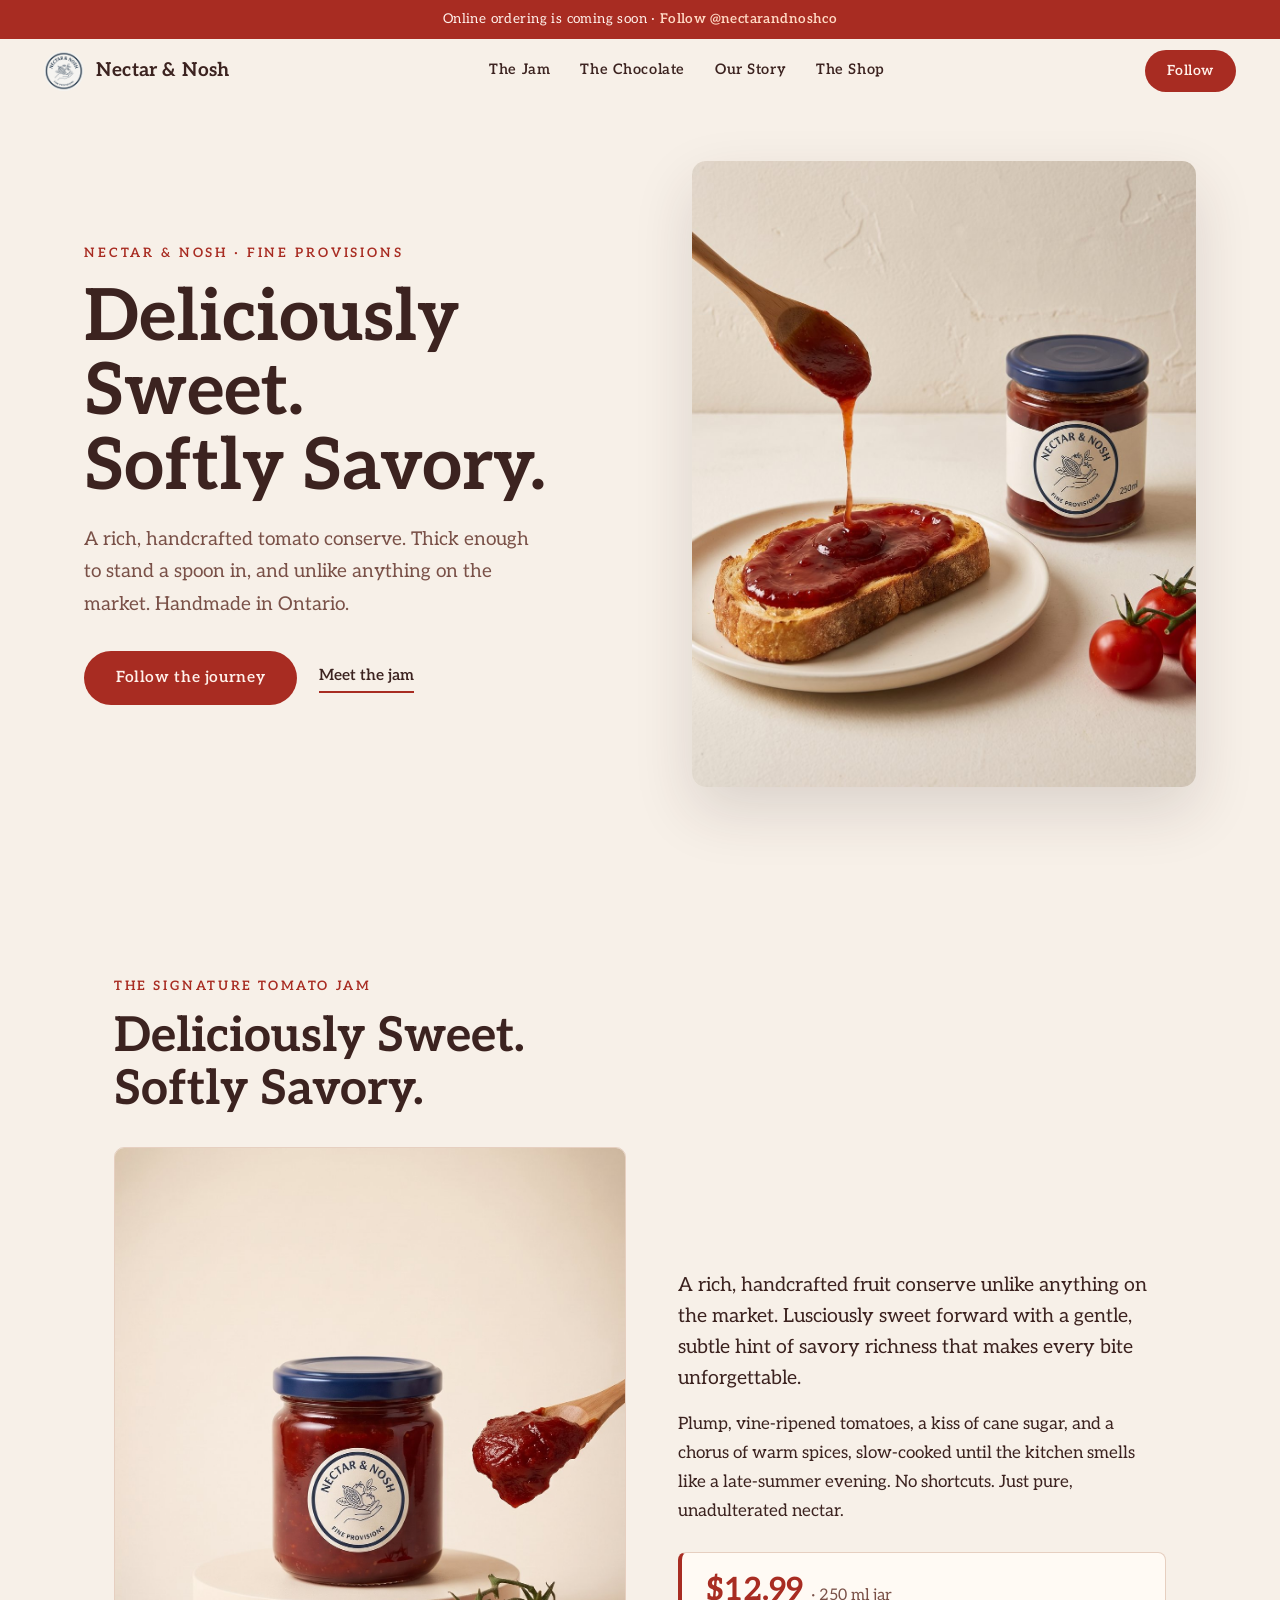
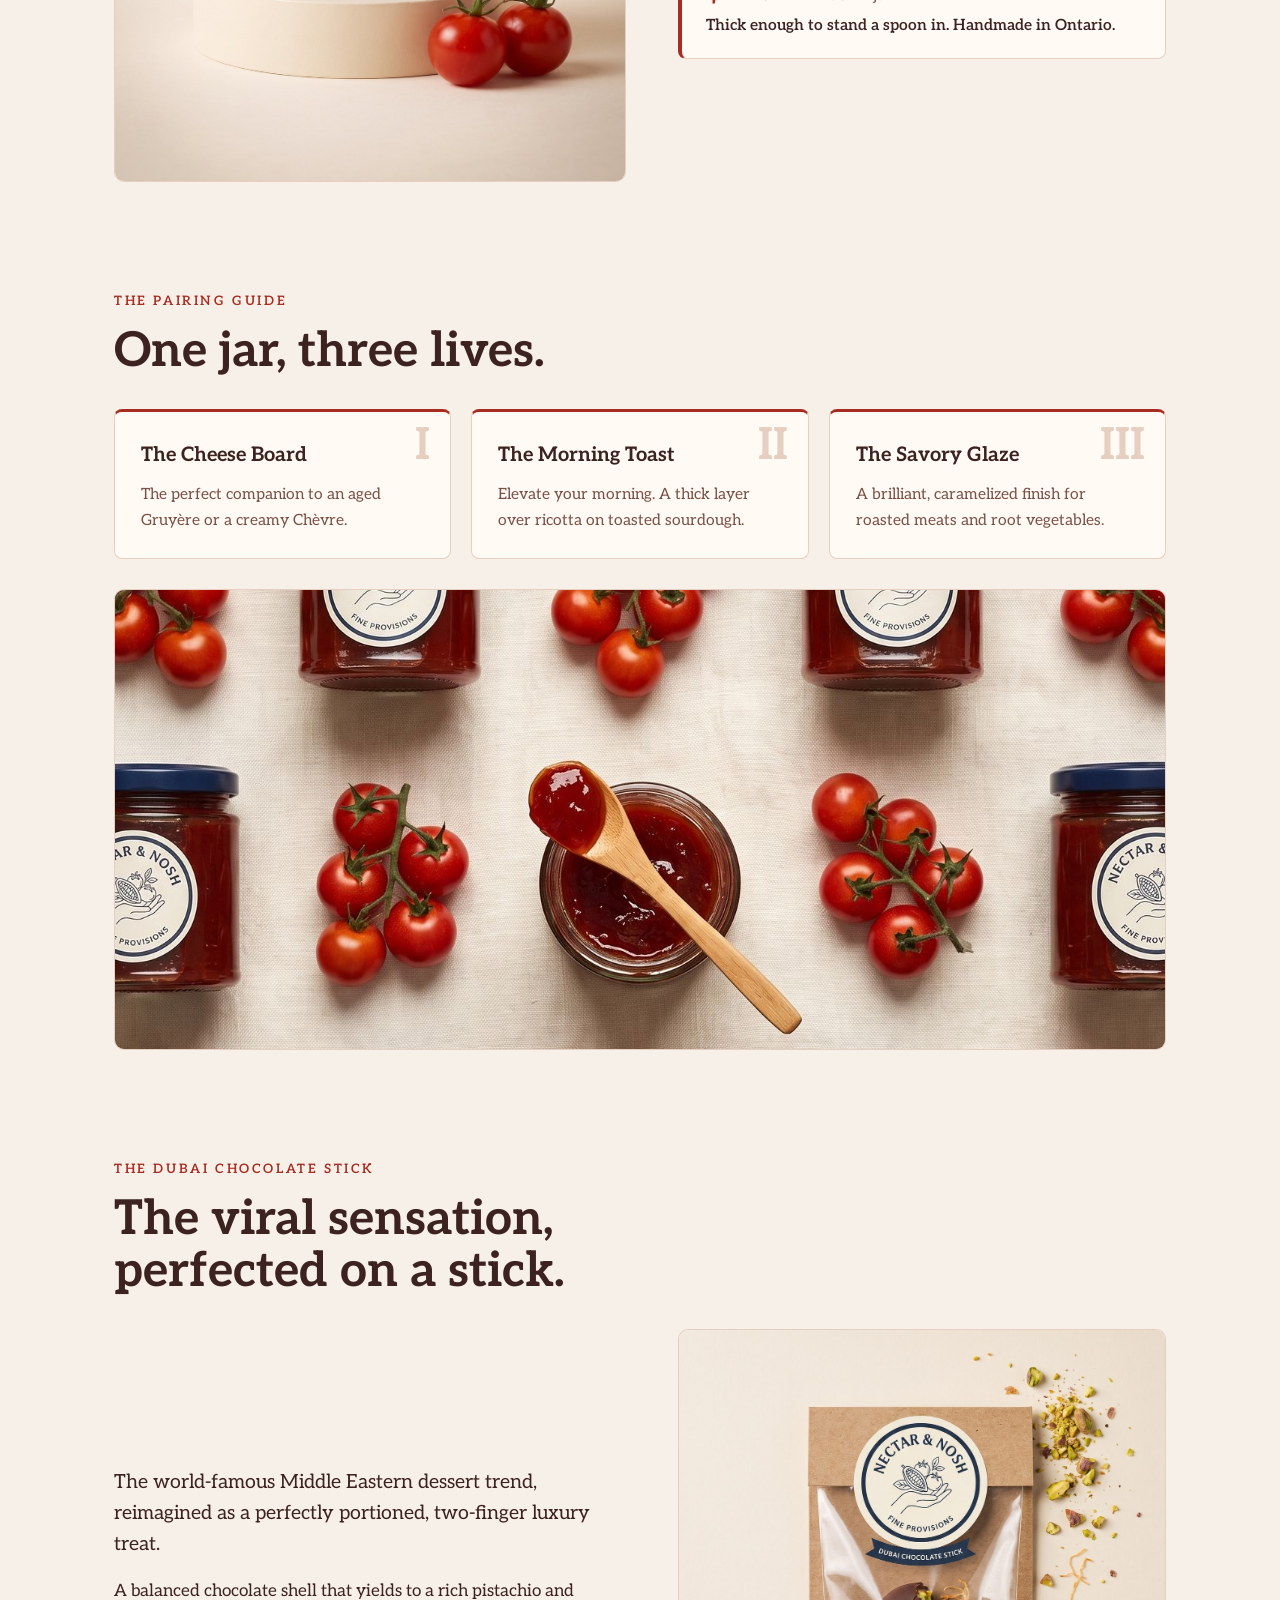
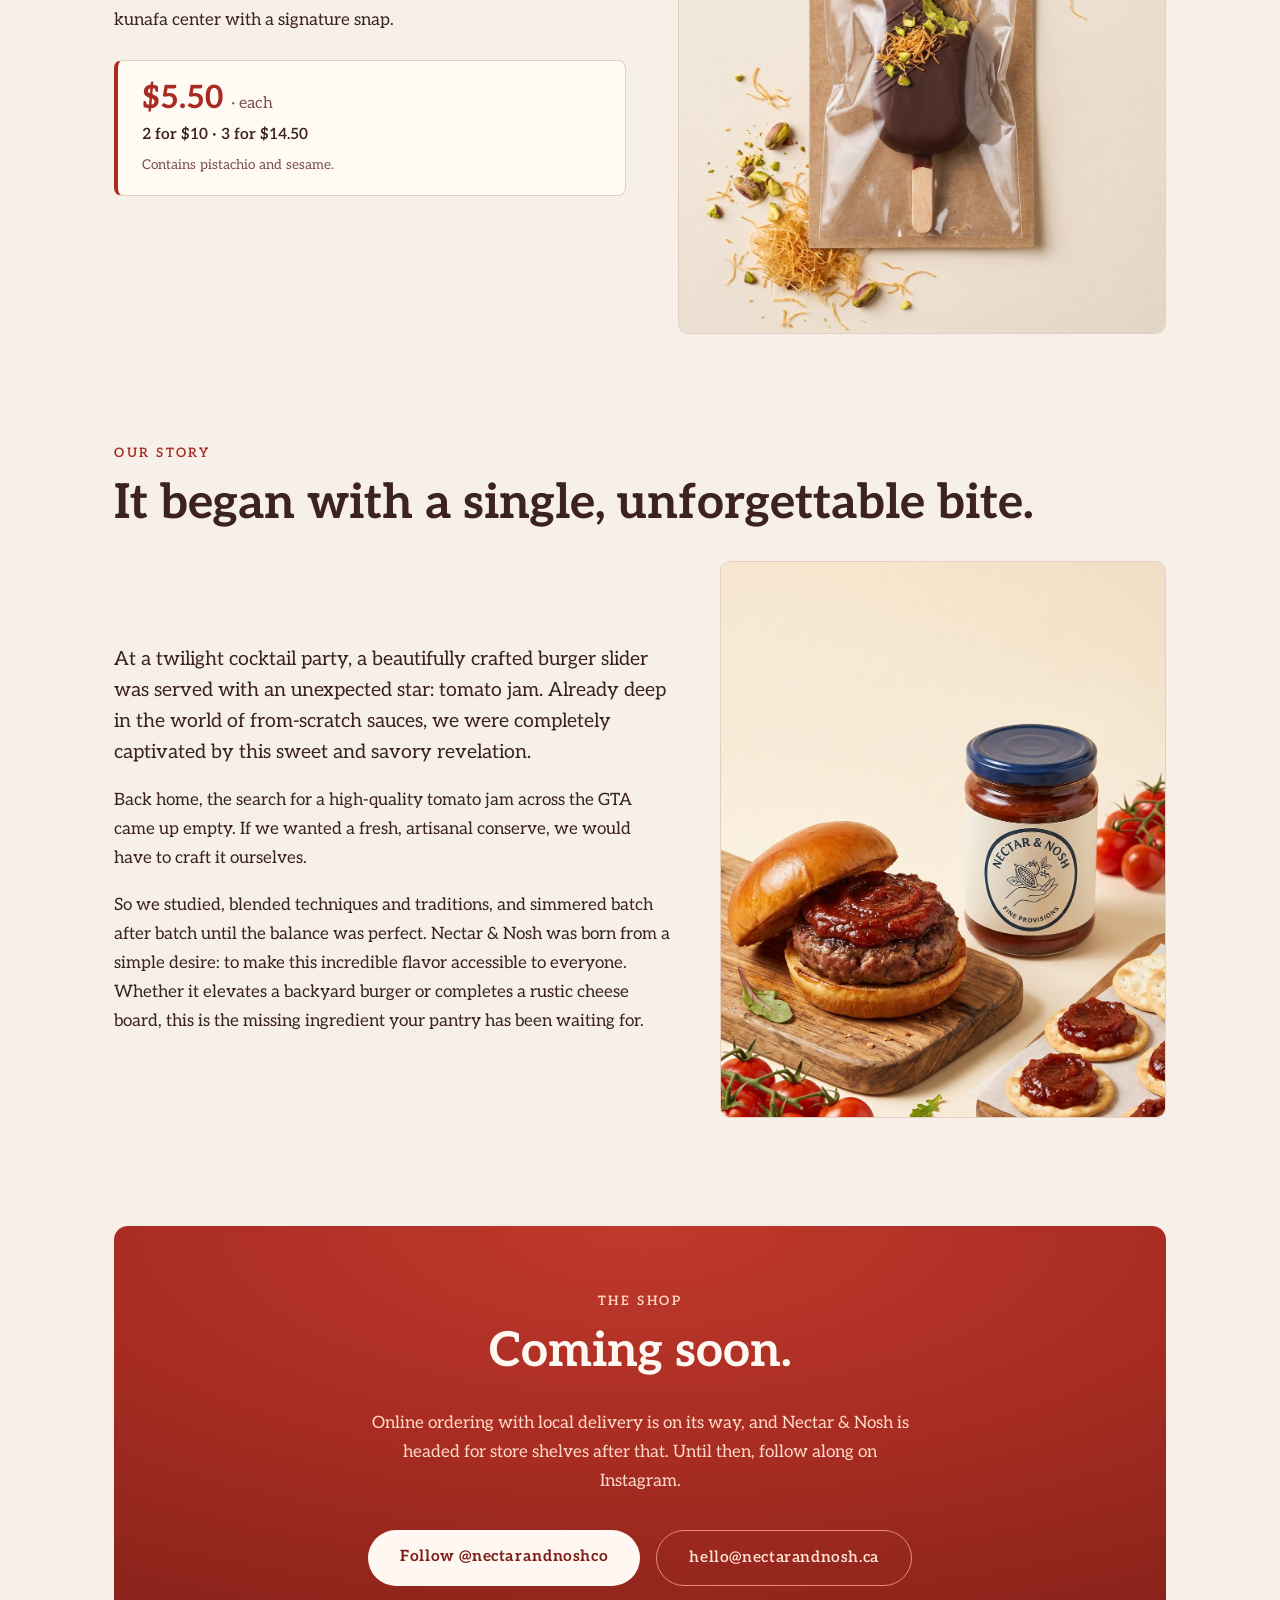
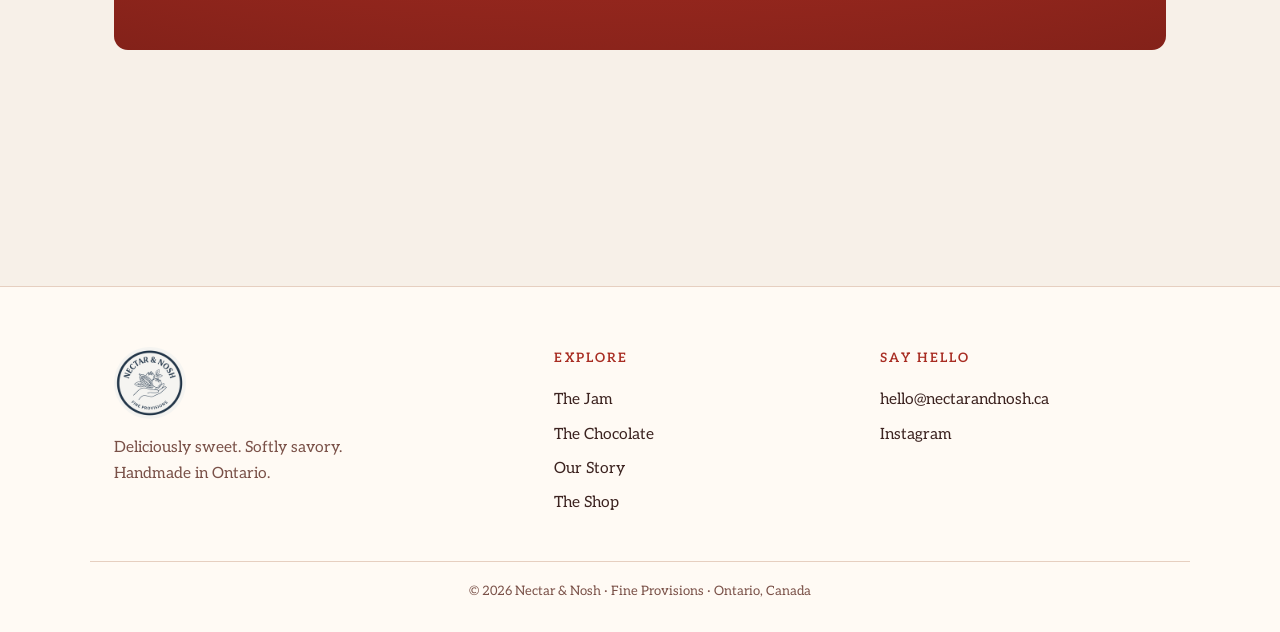
==== index.html @ 25d380a9 "Cache-bust css/js/hero image URLs (Cloudflare edge served stale v1 assets with new HTML) Co-Authored" ====
<!doctype html>
<html lang="en">
<head>
<meta charset="utf-8">
<meta name="viewport" content="width=device-width, initial-scale=1, viewport-fit=cover">
<title>Nectar &amp; Nosh &middot; Fine Provisions</title>
<meta name="description" content="Handmade tomato jam and Dubai chocolate sticks from Ontario. Deliciously sweet, softly savory.">
<link rel="icon" type="image/png" sizes="32x32" href="assets/img/favicon-32.png">
<link rel="apple-touch-icon" href="assets/img/favicon-180.png">
<meta property="og:title" content="Nectar &amp; Nosh &middot; Fine Provisions">
<meta property="og:description" content="Handmade tomato jam and Dubai chocolate sticks from Ontario.">
<meta property="og:image" content="assets/img/og.jpg">
<meta property="og:type" content="website">
<link rel="stylesheet" href="css/main.css?v=3">
</head>
<body>

<!-- ============ announcement + nav ============ -->
<div class="announce">Online ordering is coming soon &middot; <a href="https://www.instagram.com/nectarandnoshco" rel="noopener">Follow @nectarandnoshco</a></div>
<header class="nav" id="nav">
  <a class="brand" href="#top">
    <img src="assets/img/favicon-180.png" alt="" width="40" height="40">
    <span>Nectar &amp; Nosh</span>
  </a>
  <nav class="links" aria-label="Sections">
    <a href="#jam">The Jam</a>
    <a href="#chocolate">The Chocolate</a>
    <a href="#story">Our Story</a>
    <a href="#shop">The Shop</a>
  </nav>
  <a class="nav-btn" href="https://www.instagram.com/nectarandnoshco" rel="noopener">Follow</a>
</header>

<!-- ============ split hero ============ -->
<section class="hero" id="top">
  <div class="hero-copy">
    <p class="hero-eyebrow">Nectar &amp; Nosh &middot; Fine Provisions</p>
    <h1>Deliciously Sweet.<br>Softly Savory.</h1>
    <p class="hero-sub">A rich, handcrafted tomato conserve. Thick enough to stand a spoon in, and unlike anything on the market. Handmade in Ontario.</p>
    <div class="hero-ctas">
      <a class="hero-btn" href="https://www.instagram.com/nectarandnoshco" rel="noopener">Follow the journey</a>
      <a class="hero-link" href="#jam">Meet the jam</a>
    </div>
  </div>
  <div class="hero-photo">
    <img src="assets/img/pairing-toast.jpg" alt="Sourdough toast with a thick layer of Nectar &amp; Nosh tomato jam beside the jar" fetchpriority="high">
  </div>
</section>

<!-- ============ the provisions shelf ============ -->
<main class="shelf">

  <section class="block" id="jam">
    <p class="eyebrow reveal">The Signature Tomato Jam</p>
    <h2 class="reveal">Deliciously Sweet.<br>Softly Savory.</h2>
    <div class="split">
      <figure class="reveal">
        <img src="assets/img/hero-jar-studio.jpg?v=2" alt="Nectar &amp; Nosh tomato jam jar with a spoon holding a thick dollop of conserve" loading="lazy">
      </figure>
      <div class="copy reveal">
        <p class="lede">A rich, handcrafted fruit conserve unlike anything on the market. Lusciously sweet forward with a gentle, subtle hint of savory richness that makes every bite unforgettable.</p>
        <p>Plump, vine-ripened tomatoes, a kiss of cane sugar, and a chorus of warm spices, slow-cooked until the kitchen smells like a late-summer evening. No shortcuts. Just pure, unadulterated nectar.</p>
        <div class="pricecard">
          <div class="p-main">$12.99 <span>&middot; 250 ml jar</span></div>
          <div class="p-sub">Thick enough to stand a spoon in. Handmade in Ontario.</div>
        </div>
      </div>
    </div>
  </section>

  <section class="block pairings">
    <p class="eyebrow reveal">The Pairing Guide</p>
    <h2 class="reveal">One jar, three lives.</h2>
    <div class="cards">
      <article class="card reveal">
        <span class="card-n">I</span>
        <h3>The Cheese Board</h3>
        <p>The perfect companion to an aged Gruy&egrave;re or a creamy Ch&egrave;vre.</p>
      </article>
      <article class="card reveal">
        <span class="card-n">II</span>
        <h3>The Morning Toast</h3>
        <p>Elevate your morning. A thick layer over ricotta on toasted sourdough.</p>
      </article>
      <article class="card reveal">
        <span class="card-n">III</span>
        <h3>The Savory Glaze</h3>
        <p>A brilliant, caramelized finish for roasted meats and root vegetables.</p>
      </article>
    </div>
    <figure class="wide reveal">
      <img src="assets/img/flatlay.jpg" alt="Top-down pattern of jam jars and vine tomatoes on cream linen" loading="lazy">
    </figure>
  </section>

  <section class="block" id="chocolate">
    <p class="eyebrow reveal">The Dubai Chocolate Stick</p>
    <h2 class="reveal">The viral sensation,<br>perfected on a stick.</h2>
    <div class="split flip">
      <figure class="reveal">
        <img src="assets/img/stick-bag.jpg" alt="Dubai chocolate stick in its cello bag on a kraft card with the Nectar &amp; Nosh sticker" loading="lazy">
      </figure>
      <div class="copy reveal">
        <p class="lede">The world-famous Middle Eastern dessert trend, reimagined as a perfectly portioned, two-finger luxury treat.</p>
        <p>A balanced chocolate shell that yields to a rich pistachio and kunafa center with a signature snap.</p>
        <div class="pricecard">
          <div class="p-main">$5.50 <span>&middot; each</span></div>
          <div class="p-sub">2 for $10 &middot; 3 for $14.50</div>
          <div class="p-fine">Contains pistachio and sesame.</div>
        </div>
      </div>
    </div>
  </section>

  <section class="block story" id="story">
    <p class="eyebrow reveal">Our Story</p>
    <h2 class="reveal">It began with a single, unforgettable bite.</h2>
    <div class="story-grid">
    <div class="prose reveal">
      <p class="lede">At a twilight cocktail party, a beautifully crafted burger slider was served with an unexpected star: tomato jam. Already deep in the world of from-scratch sauces, we were completely captivated by this sweet and savory revelation.</p>
      <p>Back home, the search for a high-quality tomato jam across the GTA came up empty. If we wanted a fresh, artisanal conserve, we would have to craft it ourselves.</p>
      <p>So we studied, blended techniques and traditions, and simmered batch after batch until the balance was perfect. Nectar &amp; Nosh was born from a simple desire: to make this incredible flavor accessible to everyone. Whether it elevates a backyard burger or completes a rustic cheese board, this is the missing ingredient your pantry has been waiting for.</p>
    </div>
    <figure class="reveal story-fig">
      <img src="assets/img/story-slider.jpg" alt="A burger slider with a thick layer of tomato jam, the jar and crackers beside it" loading="lazy">
    </figure>
    </div>
  </section>

  <section class="block" id="shop">
    <div class="shop-panel reveal">
      <p class="eyebrow light">The Shop</p>
      <h2>Coming soon.</h2>
      <p class="shop-lead">Online ordering with local delivery is on its way, and Nectar &amp; Nosh is headed for store shelves after that. Until then, follow along on Instagram.</p>
      <div class="shop-actions">
        <a class="btn" href="https://www.instagram.com/nectarandnoshco" rel="noopener">Follow @nectarandnoshco</a>
        <a class="btn ghost" href="mailto:hello@nectarandnosh.ca">hello@nectarandnosh.ca</a>
      </div>
    </div>
  </section>

</main>

<footer>
  <div class="foot-grid">
    <div class="foot-brand">
      <img src="assets/img/favicon-180.png" alt="" width="72" height="72">
      <p>Deliciously sweet. Softly savory.<br>Handmade in Ontario.</p>
    </div>
    <div class="foot-col">
      <h4>Explore</h4>
      <a href="#jam">The Jam</a>
      <a href="#chocolate">The Chocolate</a>
      <a href="#story">Our Story</a>
      <a href="#shop">The Shop</a>
    </div>
    <div class="foot-col">
      <h4>Say hello</h4>
      <a href="mailto:hello@nectarandnosh.ca">hello@nectarandnosh.ca</a>
      <a href="https://www.instagram.com/nectarandnoshco" rel="noopener">Instagram</a>
    </div>
  </div>
  <p class="foot-legal">&copy; 2026 Nectar &amp; Nosh &middot; Fine Provisions &middot; Ontario, Canada</p>
</footer>

<script src="js/main.js?v=3"></script>

</body>
</html>
---- css/main.css ----
/* Nectar & Nosh - Market Red theme, split hero */
@font-face { font-family: 'Aleo'; src: url(../assets/fonts/Aleo-Light.ttf) format('truetype'); font-weight: 300; font-display: swap; }
@font-face { font-family: 'Aleo'; src: url(../assets/fonts/Aleo-Regular.ttf) format('truetype'); font-weight: 400; font-display: swap; }
@font-face { font-family: 'Aleo'; src: url(../assets/fonts/Aleo-SemiBold.ttf) format('truetype'); font-weight: 600; font-display: swap; }
@font-face { font-family: 'Aleo'; src: url(../assets/fonts/Aleo-Bold.ttf) format('truetype'); font-weight: 700; font-display: swap; }

:root {
  --bg: #f7f0e8;
  --ink: #3c2320;
  --soft: #7a5148;
  --acc: #a82c22;
  --acc-deep: #7e2018;
  --acc-ink: #fff0ea;
  --card: #fffaf4;
  --line: #e6cfc0;
  --nav-h: 64px;
}
* { box-sizing: border-box; margin: 0; padding: 0; }
html { scroll-behavior: smooth; scroll-padding-top: calc(var(--nav-h) + 10px); }
body {
  font-family: 'Aleo', Georgia, serif;
  font-size: 17px;
  line-height: 1.7;
  color: var(--ink);
  background: var(--bg);
}
img { max-width: 100%; display: block; }
a { color: var(--acc); text-underline-offset: 3px; }
a:focus-visible { outline: 2px solid var(--acc); outline-offset: 3px; border-radius: 2px; }

/* ---------- announcement bar ---------- */
.announce {
  background: var(--acc);
  color: var(--acc-ink);
  font-size: 13.5px;
  letter-spacing: .03em;
  display: flex; align-items: center; justify-content: center;
  padding: 8px 16px; text-align: center;
}
.announce a { color: #ffd9c4; text-decoration: none; font-weight: 600; margin-left: 4px; }
.announce a:hover { text-decoration: underline; }

/* ---------- nav ---------- */
.nav {
  position: sticky; top: 0; z-index: 50;
  height: var(--nav-h);
  display: flex; align-items: center; gap: 28px;
  padding: 0 clamp(16px, 4vw, 44px);
  background: var(--bg);
  transition: box-shadow .3s ease;
}
.nav.solid { box-shadow: 0 1px 0 var(--line), 0 8px 24px rgba(60, 35, 32, .06); }
.brand {
  display: flex; align-items: center; gap: 12px;
  text-decoration: none; color: var(--ink); font-weight: 700; font-size: 19px;
  letter-spacing: .01em; flex: none;
}
.brand img { width: 40px; height: 40px; border-radius: 50%; }
.links { display: flex; gap: 26px; margin: 0 auto; }
.links a {
  text-decoration: none; color: var(--ink); font-weight: 600; font-size: 14.5px;
  letter-spacing: .04em; padding: 6px 2px; border-bottom: 2px solid transparent;
}
.links a:hover { border-bottom-color: var(--acc); }
.nav-btn {
  flex: none;
  background: var(--acc); color: var(--acc-ink); text-decoration: none;
  font-weight: 600; font-size: 14px; letter-spacing: .04em;
  padding: 9px 22px; border-radius: 999px;
}
.nav-btn:hover { background: var(--acc-deep); }

/* ---------- split hero ---------- */
.hero {
  max-width: 1160px; margin: 0 auto;
  min-height: calc(92svh - var(--nav-h));
  display: grid; grid-template-columns: 1.08fr 1fr;
  align-items: center; gap: clamp(28px, 5vw, 64px);
  padding: 34px 24px 56px;
}
.hero-copy .hero-eyebrow {
  font-weight: 600; font-size: 13px; letter-spacing: .22em; text-transform: uppercase;
  color: var(--acc); margin-bottom: 16px;
}
.hero-copy h1 {
  font-weight: 700; font-size: clamp(42px, 5.6vw, 72px); line-height: 1.04;
  text-wrap: balance;
}
.hero-copy .hero-sub {
  margin-top: 20px; font-size: 19px; color: var(--soft); max-width: 42ch;
}
.hero-ctas { margin-top: 30px; display: flex; align-items: center; gap: 22px; flex-wrap: wrap; }
.hero-btn {
  display: inline-block; background: var(--acc); color: var(--acc-ink); text-decoration: none;
  font-weight: 600; font-size: 15.5px; letter-spacing: .04em;
  padding: 14px 32px; border-radius: 999px;
}
.hero-btn:hover { background: var(--acc-deep); }
.hero-link { font-weight: 600; font-size: 15.5px; color: var(--ink); text-decoration: none; border-bottom: 2px solid var(--acc); padding-bottom: 2px; }
.hero-link:hover { color: var(--acc); }
.hero-photo img { border-radius: 14px; box-shadow: 0 24px 60px rgba(60, 35, 32, .14); }

/* entrance choreography */
.hero-copy > *, .hero-photo { opacity: 0; transform: translateY(18px); }
body.loaded .hero-copy > *, body.loaded .hero-photo {
  animation: rise .9s cubic-bezier(.2, .65, .25, 1) forwards;
}
body.loaded .hero-copy > *:nth-child(1) { animation-delay: .05s; }
body.loaded .hero-copy > *:nth-child(2) { animation-delay: .15s; }
body.loaded .hero-copy > *:nth-child(3) { animation-delay: .28s; }
body.loaded .hero-copy > *:nth-child(4) { animation-delay: .4s; }
body.loaded .hero-photo { animation-delay: .25s; }
@keyframes rise { to { opacity: 1; transform: none; } }
@media (prefers-reduced-motion: reduce) {
  .hero-copy > *, .hero-photo { opacity: 1; transform: none; animation: none !important; }
}

/* ---------- reveal ---------- */
.reveal { opacity: 0; transform: translateY(24px); transition: opacity .8s ease, transform .8s ease; }
.reveal.in { opacity: 1; transform: none; }
@media (prefers-reduced-motion: reduce) {
  html { scroll-behavior: auto; }
  .reveal { opacity: 1; transform: none; transition: none; }
}

/* ---------- shelf ---------- */
.block { max-width: 1100px; margin: 0 auto; padding: 108px 24px 0; }
.block:last-child { padding-bottom: 118px; }

.eyebrow {
  font-weight: 600; font-size: 13px; letter-spacing: .2em; text-transform: uppercase;
  color: var(--acc); margin-bottom: 14px;
}
.eyebrow.light { color: #ffd9c4; }
h2 {
  font-weight: 700; font-size: clamp(32px, 4.8vw, 48px); line-height: 1.1;
  text-wrap: balance; margin-bottom: 30px;
}
.lede { font-size: 19.5px; line-height: 1.6; }
.copy p + p { margin-top: 16px; }

.split { display: grid; grid-template-columns: 1.05fr 1fr; gap: 52px; align-items: center; }
.split.flip figure { order: 2; }
.split figure img { border-radius: 10px; border: 1px solid var(--line); }

.pricecard {
  margin-top: 26px; background: var(--card); border: 1px solid var(--line);
  border-left: 4px solid var(--acc); border-radius: 8px; padding: 18px 24px;
}
.p-main { font-weight: 700; font-size: 32px; color: var(--acc); line-height: 1.2; }
.p-main span { font-weight: 400; font-size: 16px; color: var(--soft); }
.p-sub { font-weight: 600; font-size: 15.5px; margin-top: 4px; }
.p-fine { font-size: 13.5px; color: var(--soft); margin-top: 6px; }

/* pairing cards */
.cards { display: grid; grid-template-columns: repeat(3, 1fr); gap: 20px; margin-bottom: 30px; }
.card {
  position: relative;
  background: var(--card); border: 1px solid var(--line); border-top: 3px solid var(--acc);
  border-radius: 8px; padding: 26px 26px 24px; overflow: hidden;
}
.card-n {
  position: absolute; top: 12px; right: 20px;
  font-weight: 700; font-size: 44px; color: var(--line); line-height: 1;
}
.card h3 { font-weight: 700; font-size: 20px; margin-bottom: 10px; }
.card p { font-size: 15.5px; color: var(--soft); }
.wide img { border-radius: 10px; border: 1px solid var(--line); }
@media (min-width: 761px) {
  .pairings .wide img { width: 100%; aspect-ratio: 16 / 7; object-fit: cover; object-position: center 42%; }
}

/* story */
.story-grid { display: grid; grid-template-columns: 1.25fr 1fr; gap: 48px; align-items: center; }
.story-fig img { border-radius: 10px; border: 1px solid var(--line); }
.story .prose { max-width: 66ch; }
.story .prose p + p { margin-top: 18px; }

/* shop panel */
.shop-panel {
  background: radial-gradient(120% 120% at 50% 0%, #c0392c 0%, var(--acc) 45%, var(--acc-deep) 100%);
  color: var(--acc-ink); border-radius: 14px;
  padding: 64px 48px; text-align: center;
}
.shop-panel h2 { color: #fff8f2; }
.shop-lead { max-width: 54ch; margin: 0 auto; color: #ffd9c9; }
.shop-actions { margin-top: 34px; display: flex; gap: 16px; justify-content: center; flex-wrap: wrap; }
.btn {
  display: inline-block; background: #fff8f2; color: var(--acc-deep); text-decoration: none;
  font-weight: 700; font-size: 15.5px; letter-spacing: .04em;
  padding: 14px 32px; border-radius: 999px;
}
.btn:hover { background: #ffe9dc; }
.btn.ghost { background: transparent; border: 1.5px solid #e58d77; color: #ffe4d6; font-weight: 600; }
.btn.ghost:hover { border-color: #fff; color: #fff; background: transparent; }
.btn:focus-visible { outline: 2px solid #fff8f2; outline-offset: 3px; }

/* footer */
footer { margin-top: 118px; background: var(--card); border-top: 1px solid var(--line); }
.foot-grid {
  max-width: 1100px; margin: 0 auto; padding: 60px 24px 40px;
  display: grid; grid-template-columns: 1.4fr 1fr 1fr; gap: 40px;
}
.foot-brand img { border-radius: 50%; margin-bottom: 16px; }
.foot-brand p { color: var(--soft); font-size: 15.5px; }
.foot-col h4 {
  font-weight: 600; font-size: 13px; letter-spacing: .18em; text-transform: uppercase;
  color: var(--acc); margin-bottom: 14px;
}
.foot-col a {
  display: block; color: var(--ink); text-decoration: none;
  font-size: 15.5px; padding: 4px 0;
}
.foot-col a:hover { color: var(--acc); }
.foot-legal {
  max-width: 1100px; margin: 0 auto; padding: 18px 24px 30px;
  border-top: 1px solid var(--line);
  color: var(--soft); font-size: 13px; text-align: center;
}

/* ---------- responsive ---------- */
@media (max-width: 860px) {
  .links { display: none; }
}
@media (max-width: 760px) {
  body { font-size: 16px; }
  .hero { grid-template-columns: 1fr; min-height: 0; padding-top: 26px; gap: 30px; }
  .hero-copy h1 { font-size: clamp(38px, 10.5vw, 48px); }
  .split, .split.flip { grid-template-columns: 1fr; gap: 28px; }
  .split.flip figure { order: 0; }
  .cards { grid-template-columns: 1fr; }
  .story-grid { grid-template-columns: 1fr; gap: 28px; }
  .block { padding-top: 84px; }
  .shop-panel { padding: 44px 24px; }
  .foot-grid { grid-template-columns: 1fr; gap: 30px; }
  .announce { font-size: 12.5px; }
}
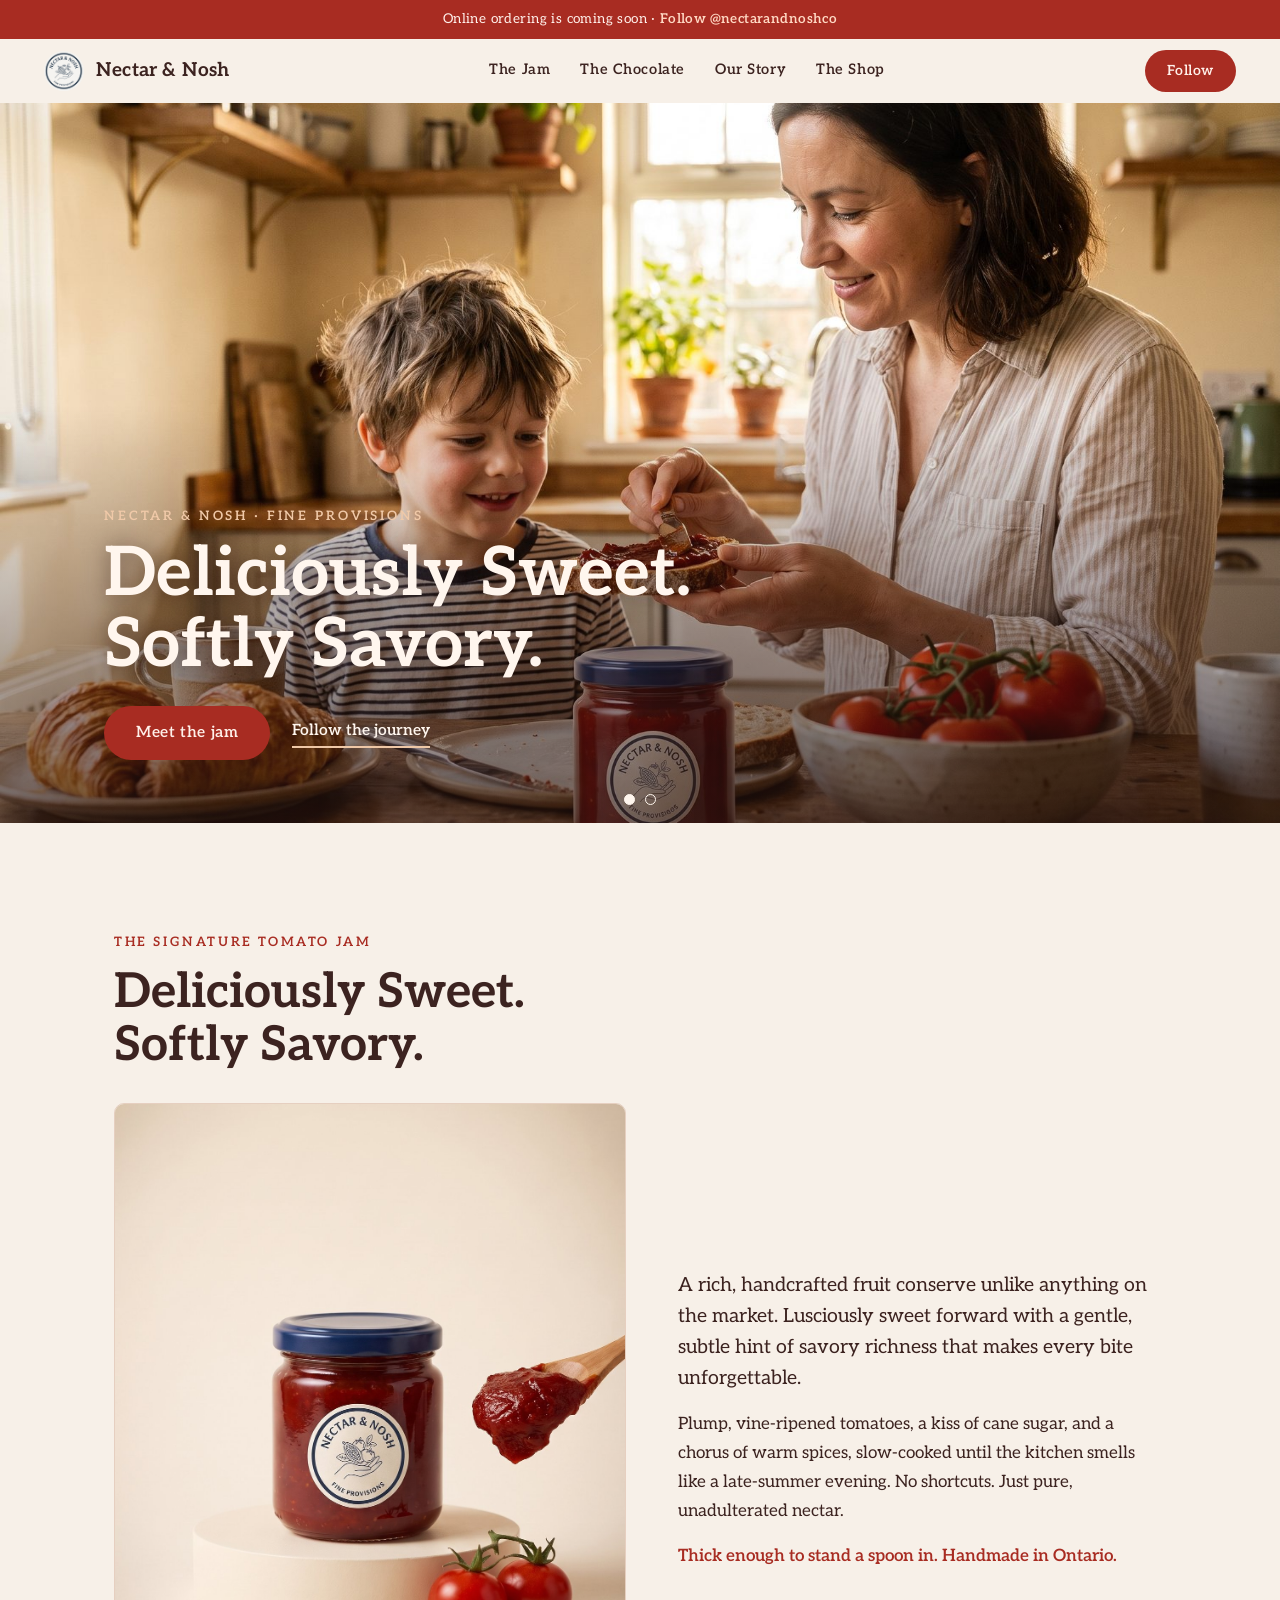
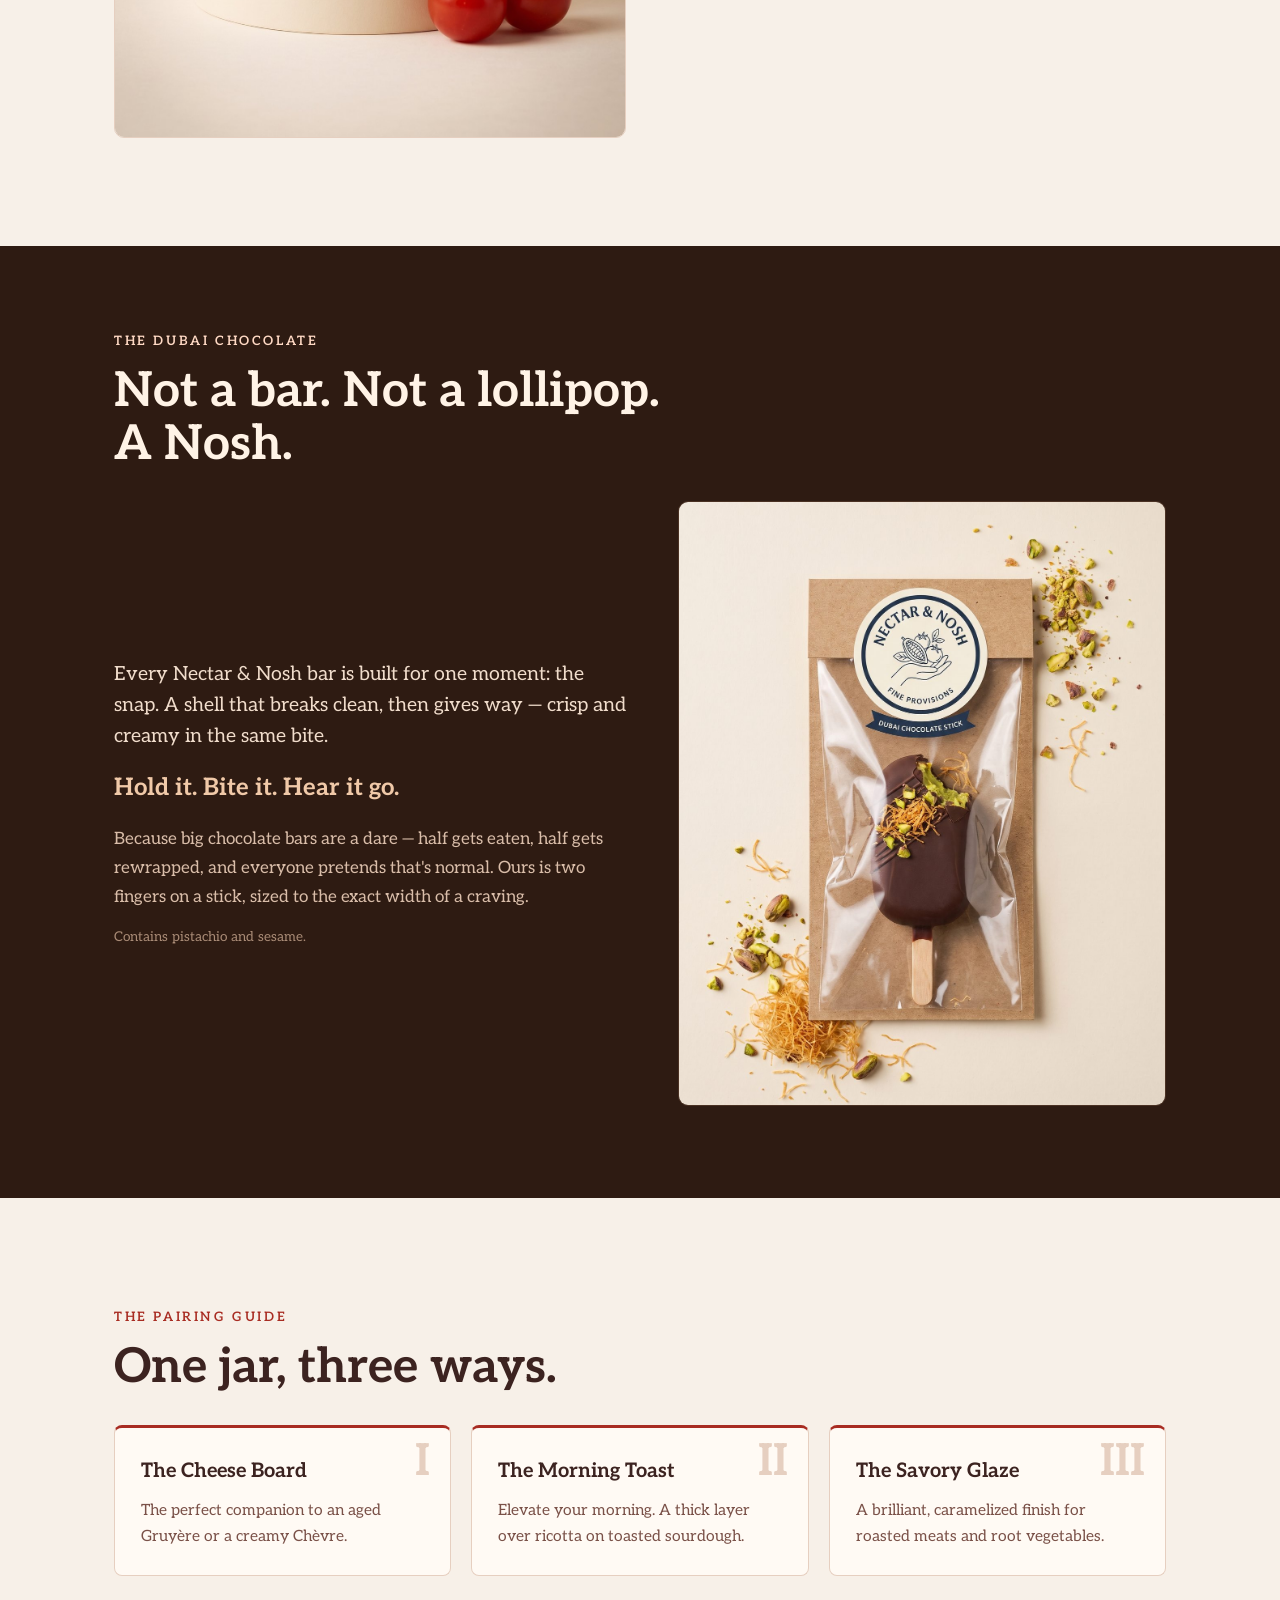
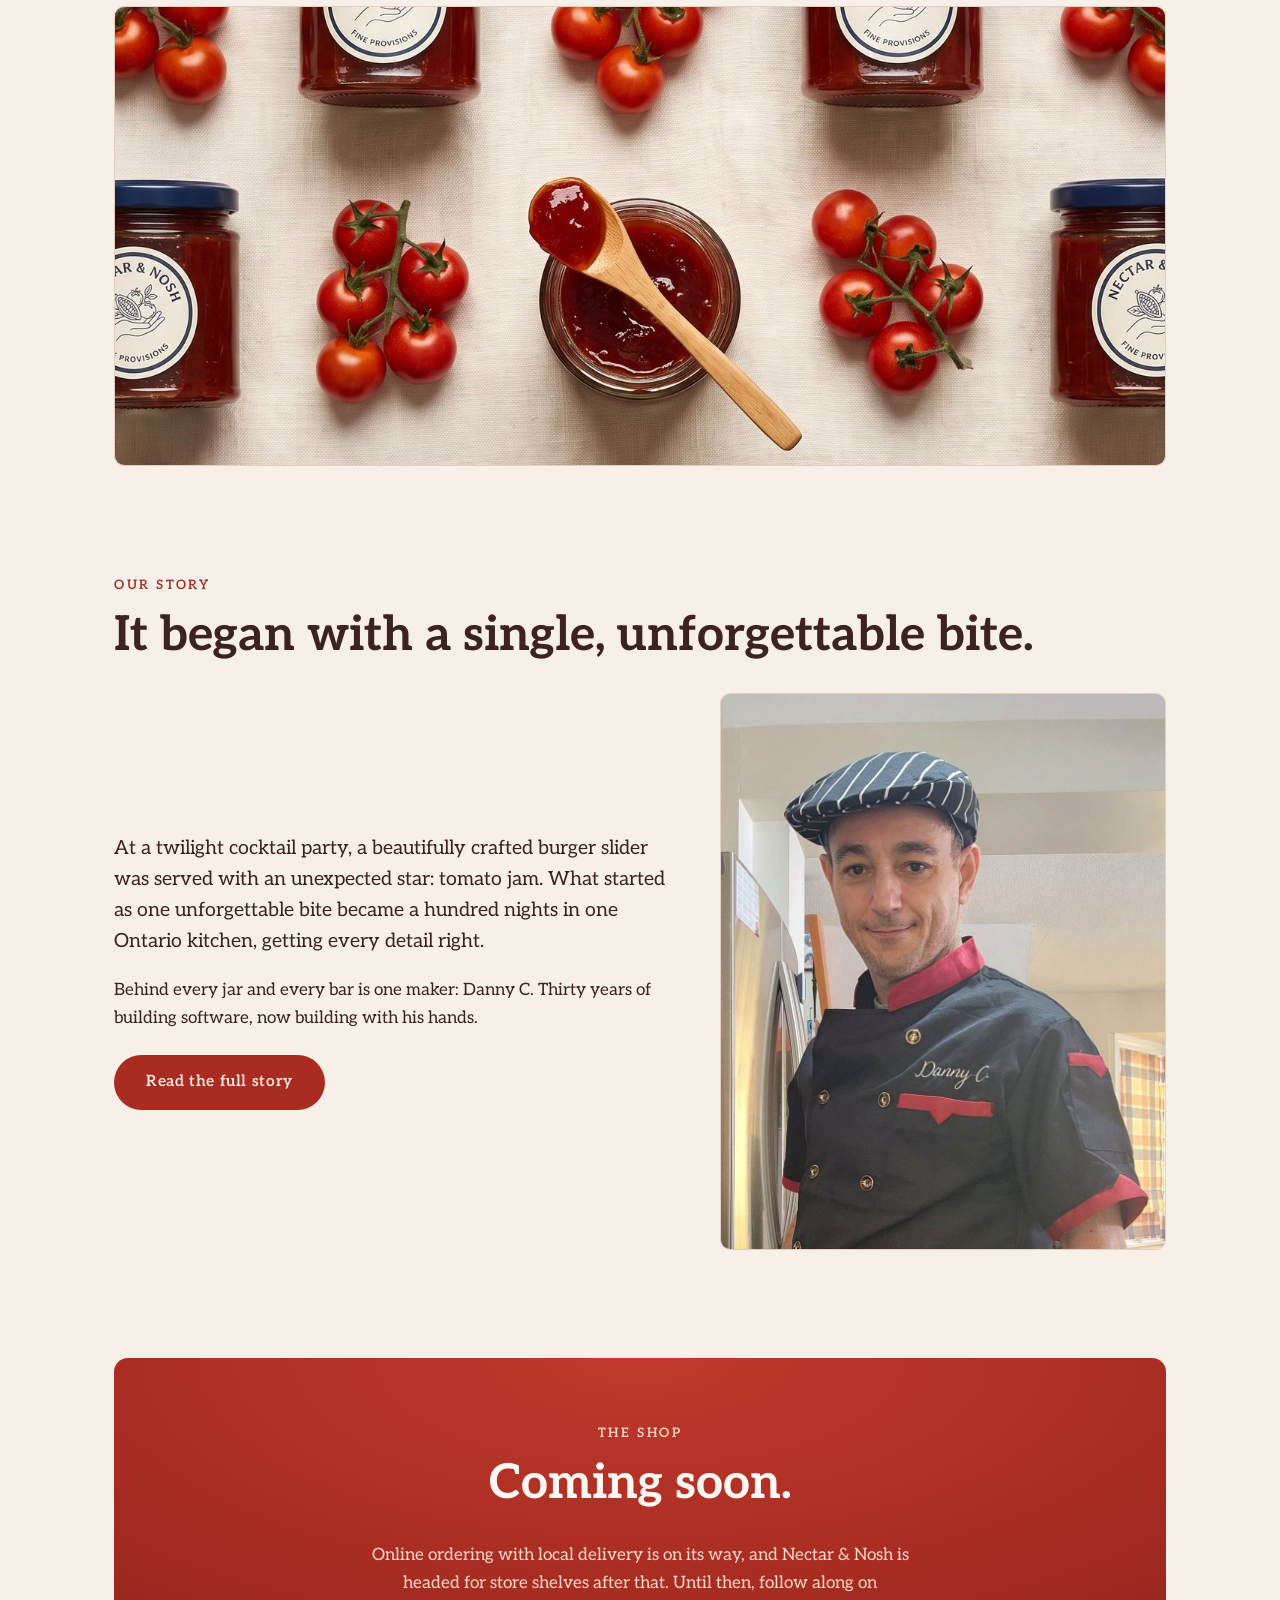
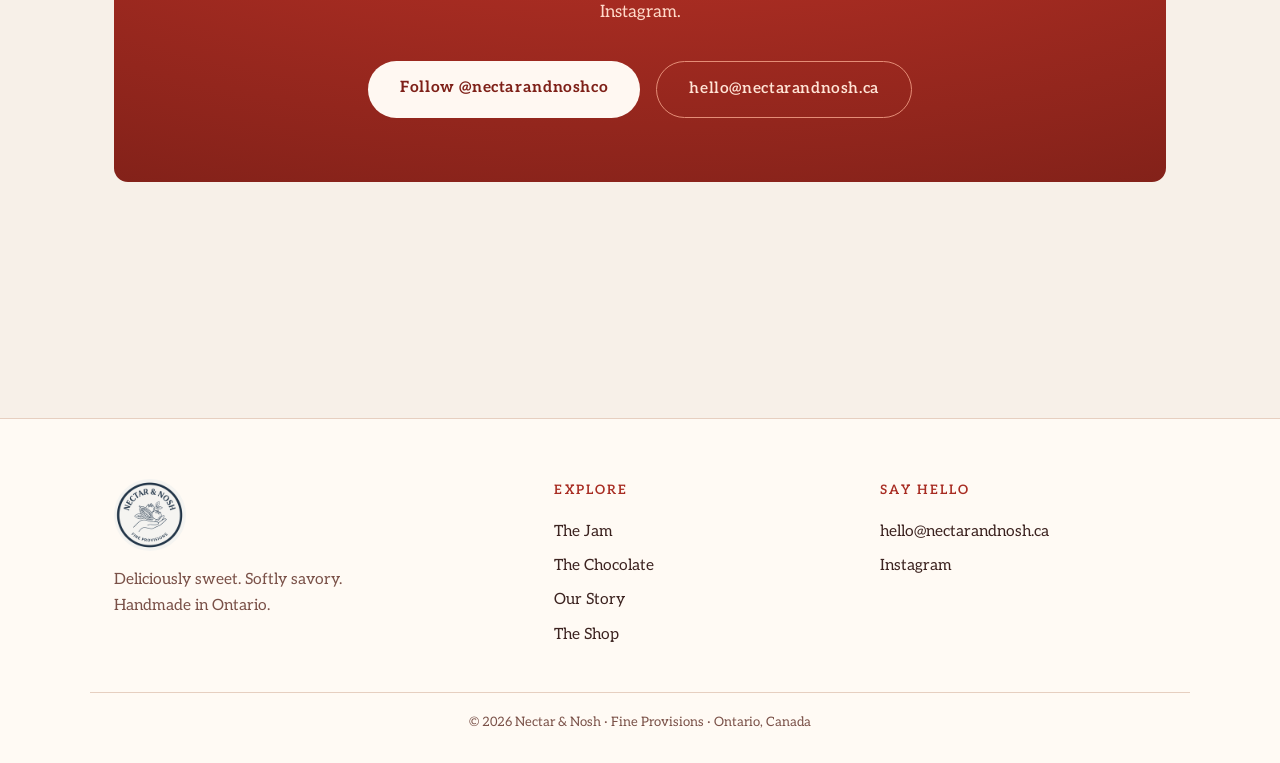
==== commit 97a2d651: "v3: lifestyle hero slider (mother-son + BBQ), dark chocolate band with Dany's copy, no homepage pric" ====
--- a/index.html
+++ b/index.html
@@ -4,14 +4,14 @@
 <meta charset="utf-8">
 <meta name="viewport" content="width=device-width, initial-scale=1, viewport-fit=cover">
 <title>Nectar &amp; Nosh &middot; Fine Provisions</title>
-<meta name="description" content="Handmade tomato jam and Dubai chocolate sticks from Ontario. Deliciously sweet, softly savory.">
+<meta name="description" content="Handmade tomato jam and Dubai chocolate from an Ontario kitchen. Deliciously sweet, softly savory.">
 <link rel="icon" type="image/png" sizes="32x32" href="assets/img/favicon-32.png">
 <link rel="apple-touch-icon" href="assets/img/favicon-180.png">
 <meta property="og:title" content="Nectar &amp; Nosh &middot; Fine Provisions">
-<meta property="og:description" content="Handmade tomato jam and Dubai chocolate sticks from Ontario.">
+<meta property="og:description" content="Handmade tomato jam and Dubai chocolate from an Ontario kitchen.">
 <meta property="og:image" content="assets/img/og.jpg">
 <meta property="og:type" content="website">
-<link rel="stylesheet" href="css/main.css?v=3">
+<link rel="stylesheet" href="css/main.css?v=4">
 </head>
 <body>
 
@@ -25,25 +25,33 @@
   <nav class="links" aria-label="Sections">
     <a href="#jam">The Jam</a>
     <a href="#chocolate">The Chocolate</a>
-    <a href="#story">Our Story</a>
+    <a href="story.html">Our Story</a>
     <a href="#shop">The Shop</a>
   </nav>
   <a class="nav-btn" href="https://www.instagram.com/nectarandnoshco" rel="noopener">Follow</a>
 </header>
 
-<!-- ============ split hero ============ -->
-<section class="hero" id="top">
-  <div class="hero-copy">
-    <p class="hero-eyebrow">Nectar &amp; Nosh &middot; Fine Provisions</p>
-    <h1>Deliciously Sweet.<br>Softly Savory.</h1>
-    <p class="hero-sub">A rich, handcrafted tomato conserve. Thick enough to stand a spoon in, and unlike anything on the market. Handmade in Ontario.</p>
-    <div class="hero-ctas">
-      <a class="hero-btn" href="https://www.instagram.com/nectarandnoshco" rel="noopener">Follow the journey</a>
-      <a class="hero-link" href="#jam">Meet the jam</a>
+<!-- ============ hero slider ============ -->
+<section class="hero-slider" id="top" aria-label="Nectar &amp; Nosh">
+  <div class="slide is-active">
+    <img src="assets/img/hero-slide-family.jpg" alt="A mother spreading thick tomato jam on toast for her son at a sunny breakfast table" fetchpriority="high">
+  </div>
+  <div class="slide">
+    <img src="assets/img/hero-slide-bbq.jpg" alt="A backyard barbecue with a jar of Nectar &amp; Nosh tomato jam beside the buns" loading="lazy">
+  </div>
+  <div class="hero-ov">
+    <div class="hero-ov-inner">
+      <p class="hero-eyebrow">Nectar &amp; Nosh &middot; Fine Provisions</p>
+      <h1>Deliciously Sweet.<br class="m-br"> Softly Savory.</h1>
+      <div class="hero-ctas">
+        <a class="hero-btn" href="#jam">Meet the jam</a>
+        <a class="hero-link" href="https://www.instagram.com/nectarandnoshco" rel="noopener">Follow the journey</a>
+      </div>
     </div>
   </div>
-  <div class="hero-photo">
-    <img src="assets/img/pairing-toast.jpg" alt="Sourdough toast with a thick layer of Nectar &amp; Nosh tomato jam beside the jar" fetchpriority="high">
+  <div class="dots" role="tablist" aria-label="Hero slides">
+    <button class="dot is-active" aria-label="Slide 1"></button>
+    <button class="dot" aria-label="Slide 2"></button>
   </div>
 </section>
 
@@ -60,9 +68,24 @@
       <div class="copy reveal">
         <p class="lede">A rich, handcrafted fruit conserve unlike anything on the market. Lusciously sweet forward with a gentle, subtle hint of savory richness that makes every bite unforgettable.</p>
         <p>Plump, vine-ripened tomatoes, a kiss of cane sugar, and a chorus of warm spices, slow-cooked until the kitchen smells like a late-summer evening. No shortcuts. Just pure, unadulterated nectar.</p>
-        <div class="pricecard">
-          <div class="p-main">$12.99 <span>&middot; 250 ml jar</span></div>
-          <div class="p-sub">Thick enough to stand a spoon in. Handmade in Ontario.</div>
+        <p class="madeline">Thick enough to stand a spoon in. Handmade in Ontario.</p>
+      </div>
+    </div>
+  </section>
+
+  <section class="choc-band" id="chocolate">
+    <div class="block choc-inner">
+      <p class="eyebrow light reveal">The Dubai Chocolate</p>
+      <h2 class="reveal">Not a bar. Not a lollipop.<br>A Nosh.</h2>
+      <div class="split flip">
+        <figure class="reveal">
+          <img src="assets/img/stick-bag.jpg" alt="Dubai chocolate stick in its cello bag on a kraft card with the Nectar &amp; Nosh sticker" loading="lazy">
+        </figure>
+        <div class="copy reveal">
+          <p class="lede">Every Nectar &amp; Nosh bar is built for one moment: the snap. A shell that breaks clean, then gives way &mdash; crisp and creamy in the same bite.</p>
+          <p class="choc-pull">Hold it. Bite it. Hear it go.</p>
+          <p>Because big chocolate bars are a dare &mdash; half gets eaten, half gets rewrapped, and everyone pretends that's normal. Ours is two fingers on a stick, sized to the exact width of a craving.</p>
+          <p class="fine">Contains pistachio and sesame.</p>
         </div>
       </div>
     </div>
@@ -70,7 +93,7 @@
 
   <section class="block pairings">
     <p class="eyebrow reveal">The Pairing Guide</p>
-    <h2 class="reveal">One jar, three lives.</h2>
+    <h2 class="reveal">One jar, three ways.</h2>
     <div class="cards">
       <article class="card reveal">
         <span class="card-n">I</span>
@@ -93,37 +116,18 @@
     </figure>
   </section>
 
-  <section class="block" id="chocolate">
-    <p class="eyebrow reveal">The Dubai Chocolate Stick</p>
-    <h2 class="reveal">The viral sensation,<br>perfected on a stick.</h2>
-    <div class="split flip">
-      <figure class="reveal">
-        <img src="assets/img/stick-bag.jpg" alt="Dubai chocolate stick in its cello bag on a kraft card with the Nectar &amp; Nosh sticker" loading="lazy">
-      </figure>
-      <div class="copy reveal">
-        <p class="lede">The world-famous Middle Eastern dessert trend, reimagined as a perfectly portioned, two-finger luxury treat.</p>
-        <p>A balanced chocolate shell that yields to a rich pistachio and kunafa center with a signature snap.</p>
-        <div class="pricecard">
-          <div class="p-main">$5.50 <span>&middot; each</span></div>
-          <div class="p-sub">2 for $10 &middot; 3 for $14.50</div>
-          <div class="p-fine">Contains pistachio and sesame.</div>
-        </div>
-      </div>
-    </div>
-  </section>
-
   <section class="block story" id="story">
     <p class="eyebrow reveal">Our Story</p>
     <h2 class="reveal">It began with a single, unforgettable bite.</h2>
     <div class="story-grid">
-    <div class="prose reveal">
-      <p class="lede">At a twilight cocktail party, a beautifully crafted burger slider was served with an unexpected star: tomato jam. Already deep in the world of from-scratch sauces, we were completely captivated by this sweet and savory revelation.</p>
-      <p>Back home, the search for a high-quality tomato jam across the GTA came up empty. If we wanted a fresh, artisanal conserve, we would have to craft it ourselves.</p>
-      <p>So we studied, blended techniques and traditions, and simmered batch after batch until the balance was perfect. Nectar &amp; Nosh was born from a simple desire: to make this incredible flavor accessible to everyone. Whether it elevates a backyard burger or completes a rustic cheese board, this is the missing ingredient your pantry has been waiting for.</p>
-    </div>
-    <figure class="reveal story-fig">
-      <img src="assets/img/story-slider.jpg" alt="A burger slider with a thick layer of tomato jam, the jar and crackers beside it" loading="lazy">
-    </figure>
+      <div class="prose reveal">
+        <p class="lede">At a twilight cocktail party, a beautifully crafted burger slider was served with an unexpected star: tomato jam. What started as one unforgettable bite became a hundred nights in one Ontario kitchen, getting every detail right.</p>
+        <p>Behind every jar and every bar is one maker: Danny C. Thirty years of building software, now building with his hands.</p>
+        <a class="hero-btn story-btn" href="story.html">Read the full story</a>
+      </div>
+      <figure class="reveal story-fig">
+        <img src="assets/img/dany-chef.jpg" alt="Danny C., the maker behind Nectar &amp; Nosh, in his chef jacket" loading="lazy">
+      </figure>
     </div>
   </section>
 
@@ -151,7 +155,7 @@
       <h4>Explore</h4>
       <a href="#jam">The Jam</a>
       <a href="#chocolate">The Chocolate</a>
-      <a href="#story">Our Story</a>
+      <a href="story.html">Our Story</a>
       <a href="#shop">The Shop</a>
     </div>
     <div class="foot-col">
@@ -163,7 +167,6 @@
   <p class="foot-legal">&copy; 2026 Nectar &amp; Nosh &middot; Fine Provisions &middot; Ontario, Canada</p>
 </footer>
 
-<script src="js/main.js?v=3"></script>
-
+<script src="js/main.js?v=4"></script>
 </body>
 </html>
--- a/css/main.css
+++ b/css/main.css
@@ -70,49 +70,73 @@
 }
 .nav-btn:hover { background: var(--acc-deep); }
 
-/* ---------- split hero ---------- */
-.hero {
-  max-width: 1160px; margin: 0 auto;
-  min-height: calc(92svh - var(--nav-h));
-  display: grid; grid-template-columns: 1.08fr 1fr;
-  align-items: center; gap: clamp(28px, 5vw, 64px);
-  padding: 34px 24px 56px;
-}
-.hero-copy .hero-eyebrow {
+/* ---------- hero slider ---------- */
+.hero-slider {
+  position: relative;
+  height: clamp(500px, 80svh, 840px);
+  overflow: hidden;
+  background: #2a1c18;
+}
+.hero-slider .slide {
+  position: absolute; inset: 0; opacity: 0;
+  transition: opacity 1.1s ease;
+}
+.hero-slider .slide.is-active { opacity: 1; }
+.hero-slider .slide img { width: 100%; height: 100%; object-fit: cover; object-position: center 40%; display: block; }
+.hero-ov {
+  position: absolute; inset: 0; z-index: 5;
+  display: flex; align-items: flex-end;
+  background: linear-gradient(rgba(40,20,15,0) 42%, rgba(40,20,15,.62));
+  pointer-events: none;
+}
+.hero-ov-inner {
+  width: 100%; max-width: 1160px; margin: 0 auto;
+  padding: 0 clamp(20px, 4vw, 44px) clamp(44px, 7vh, 84px);
+  pointer-events: auto;
+}
+.hero-eyebrow {
   font-weight: 600; font-size: 13px; letter-spacing: .22em; text-transform: uppercase;
-  color: var(--acc); margin-bottom: 16px;
-}
-.hero-copy h1 {
-  font-weight: 700; font-size: clamp(42px, 5.6vw, 72px); line-height: 1.04;
-  text-wrap: balance;
-}
-.hero-copy .hero-sub {
-  margin-top: 20px; font-size: 19px; color: var(--soft); max-width: 42ch;
-}
-.hero-ctas { margin-top: 30px; display: flex; align-items: center; gap: 22px; flex-wrap: wrap; }
+  color: #f0c9a8; margin-bottom: 12px;
+}
+.hero-ov h1 {
+  font-weight: 700; font-size: clamp(38px, 5.4vw, 68px); line-height: 1.05;
+  color: #fff6ee; text-wrap: balance; text-shadow: 0 2px 22px rgba(40,20,15,.55);
+}
+.hero-ctas { margin-top: 24px; display: flex; align-items: center; gap: 22px; flex-wrap: wrap; }
 .hero-btn {
   display: inline-block; background: var(--acc); color: var(--acc-ink); text-decoration: none;
   font-weight: 600; font-size: 15.5px; letter-spacing: .04em;
   padding: 14px 32px; border-radius: 999px;
 }
 .hero-btn:hover { background: var(--acc-deep); }
-.hero-link { font-weight: 600; font-size: 15.5px; color: var(--ink); text-decoration: none; border-bottom: 2px solid var(--acc); padding-bottom: 2px; }
-.hero-link:hover { color: var(--acc); }
-.hero-photo img { border-radius: 14px; box-shadow: 0 24px 60px rgba(60, 35, 32, .14); }
+.hero-link {
+  font-weight: 600; font-size: 15.5px; color: #fff6ee; text-decoration: none;
+  border-bottom: 2px solid #f0c9a8; padding-bottom: 2px; text-shadow: 0 1px 12px rgba(40,20,15,.5);
+}
+.hero-link:hover { color: #f0c9a8; }
+.dots {
+  position: absolute; z-index: 6; bottom: 18px; left: 50%; transform: translateX(-50%);
+  display: flex; gap: 10px;
+}
+.dot {
+  width: 11px; height: 11px; border-radius: 50%; border: 1.5px solid #fff6ee;
+  background: transparent; cursor: pointer; padding: 0;
+}
+.dot.is-active { background: #fff6ee; }
+.dot:focus-visible { outline: 2px solid #f0c9a8; outline-offset: 3px; }
 
 /* entrance choreography */
-.hero-copy > *, .hero-photo { opacity: 0; transform: translateY(18px); }
-body.loaded .hero-copy > *, body.loaded .hero-photo {
+.hero-ov-inner > * { opacity: 0; transform: translateY(18px); }
+body.loaded .hero-ov-inner > * {
   animation: rise .9s cubic-bezier(.2, .65, .25, 1) forwards;
 }
-body.loaded .hero-copy > *:nth-child(1) { animation-delay: .05s; }
-body.loaded .hero-copy > *:nth-child(2) { animation-delay: .15s; }
-body.loaded .hero-copy > *:nth-child(3) { animation-delay: .28s; }
-body.loaded .hero-copy > *:nth-child(4) { animation-delay: .4s; }
-body.loaded .hero-photo { animation-delay: .25s; }
+body.loaded .hero-ov-inner > *:nth-child(1) { animation-delay: .1s; }
+body.loaded .hero-ov-inner > *:nth-child(2) { animation-delay: .22s; }
+body.loaded .hero-ov-inner > *:nth-child(3) { animation-delay: .38s; }
 @keyframes rise { to { opacity: 1; transform: none; } }
 @media (prefers-reduced-motion: reduce) {
-  .hero-copy > *, .hero-photo { opacity: 1; transform: none; animation: none !important; }
+  .hero-ov-inner > * { opacity: 1; transform: none; animation: none !important; }
+  .hero-slider .slide { transition: none; }
 }
 
 /* ---------- reveal ---------- */
@@ -151,6 +175,24 @@
 .p-main span { font-weight: 400; font-size: 16px; color: var(--soft); }
 .p-sub { font-weight: 600; font-size: 15.5px; margin-top: 4px; }
 .p-fine { font-size: 13.5px; color: var(--soft); margin-top: 6px; }
+
+/* chocolate dark band */
+.choc-band { background: #2e1b12; color: #f6e8da; margin-top: 108px; }
+.choc-band .choc-inner { padding-top: 84px; padding-bottom: 92px; }
+.choc-band h2 { color: #fff3e6; }
+.choc-band .copy p { color: #d9bda9; }
+.choc-band .copy .lede { color: #f0dccb; }
+.choc-band .split figure img { border-color: #4a3123; }
+.choc-pull { font-weight: 700; font-size: 24px; color: #f0c9a8 !important; }
+.choc-band .fine { font-size: 13.5px; color: #a98b76 !important; margin-top: 14px; }
+.choc-band + .block { padding-top: 108px; }
+
+/* misc */
+.madeline { margin-top: 18px; font-weight: 600; color: var(--acc); }
+.story-btn { margin-top: 22px; }
+.signature { font-weight: 700; font-size: 19px; color: var(--acc); margin-top: 18px; }
+.maker-grid { grid-template-columns: 1fr 1.35fr; }
+.page-top .block:first-child { padding-top: 64px; }
 
 /* pairing cards */
 .cards { display: grid; grid-template-columns: repeat(3, 1fr); gap: 20px; margin-bottom: 30px; }
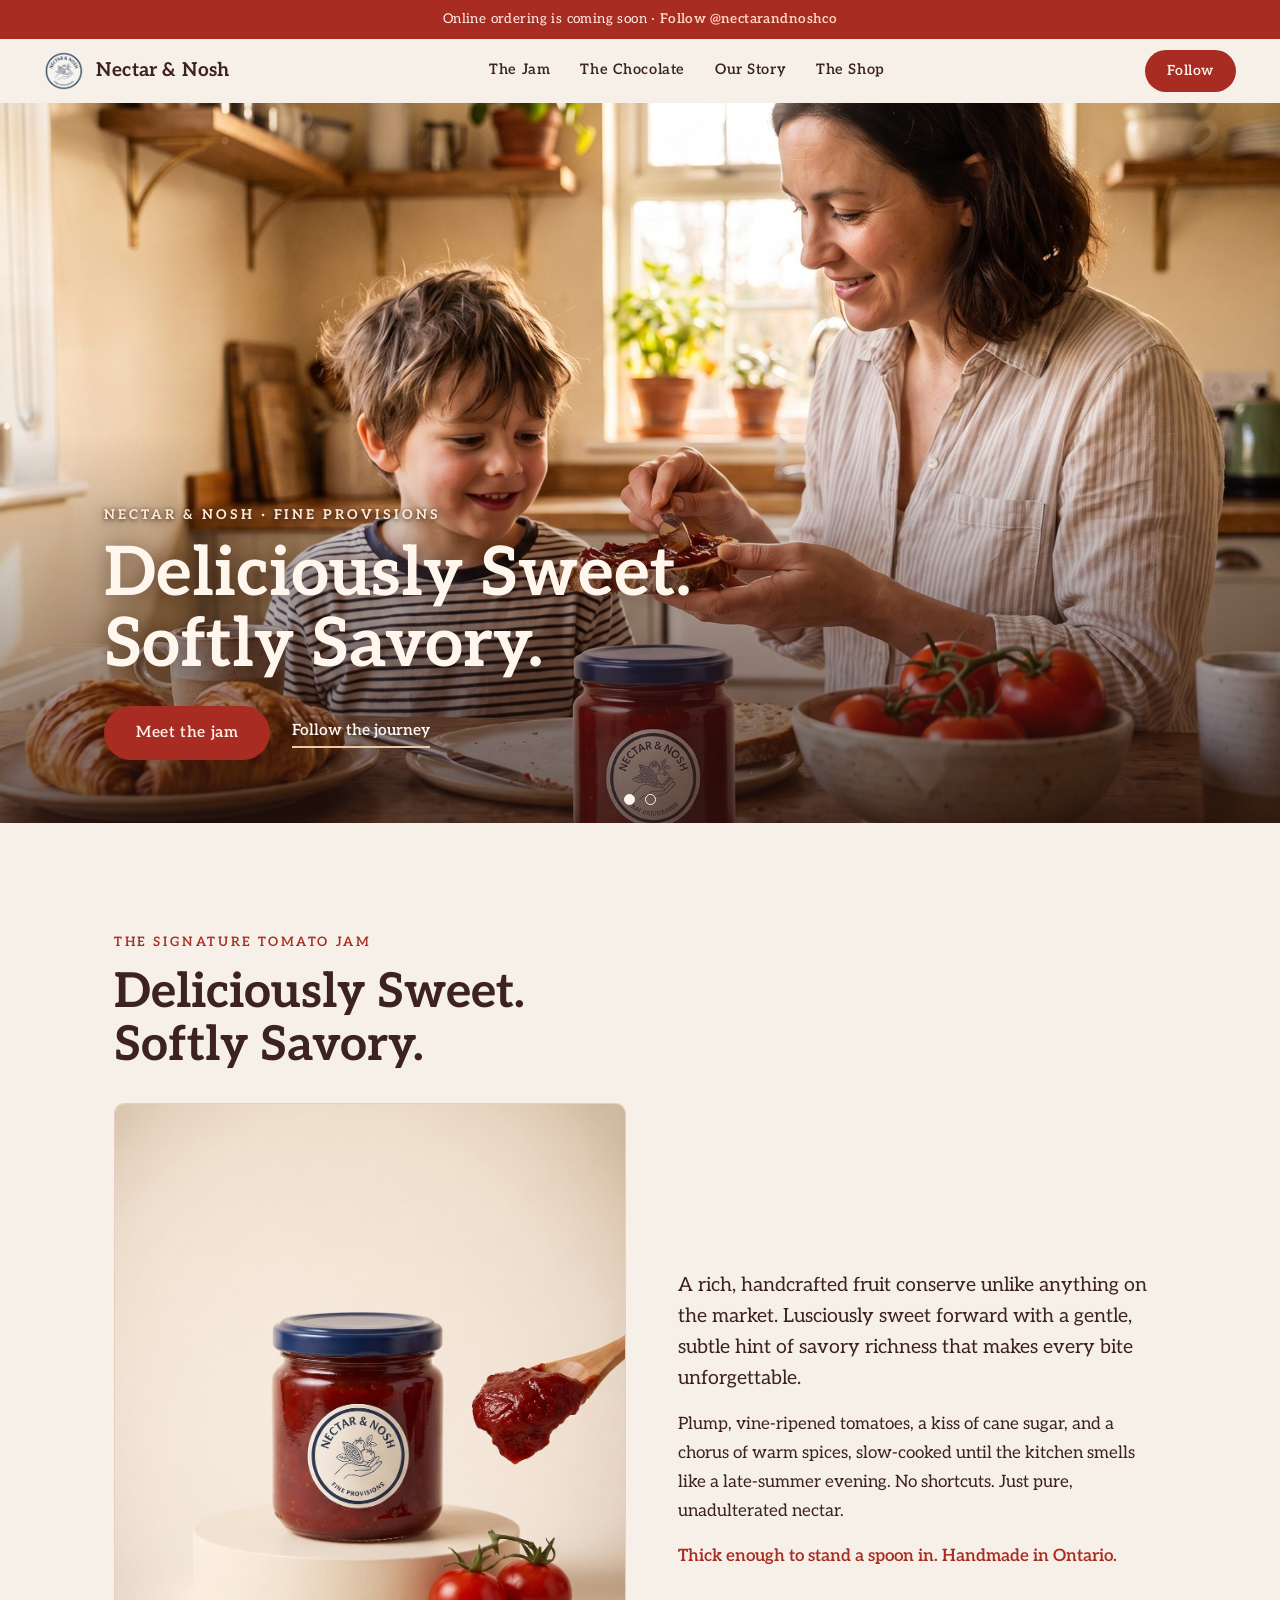
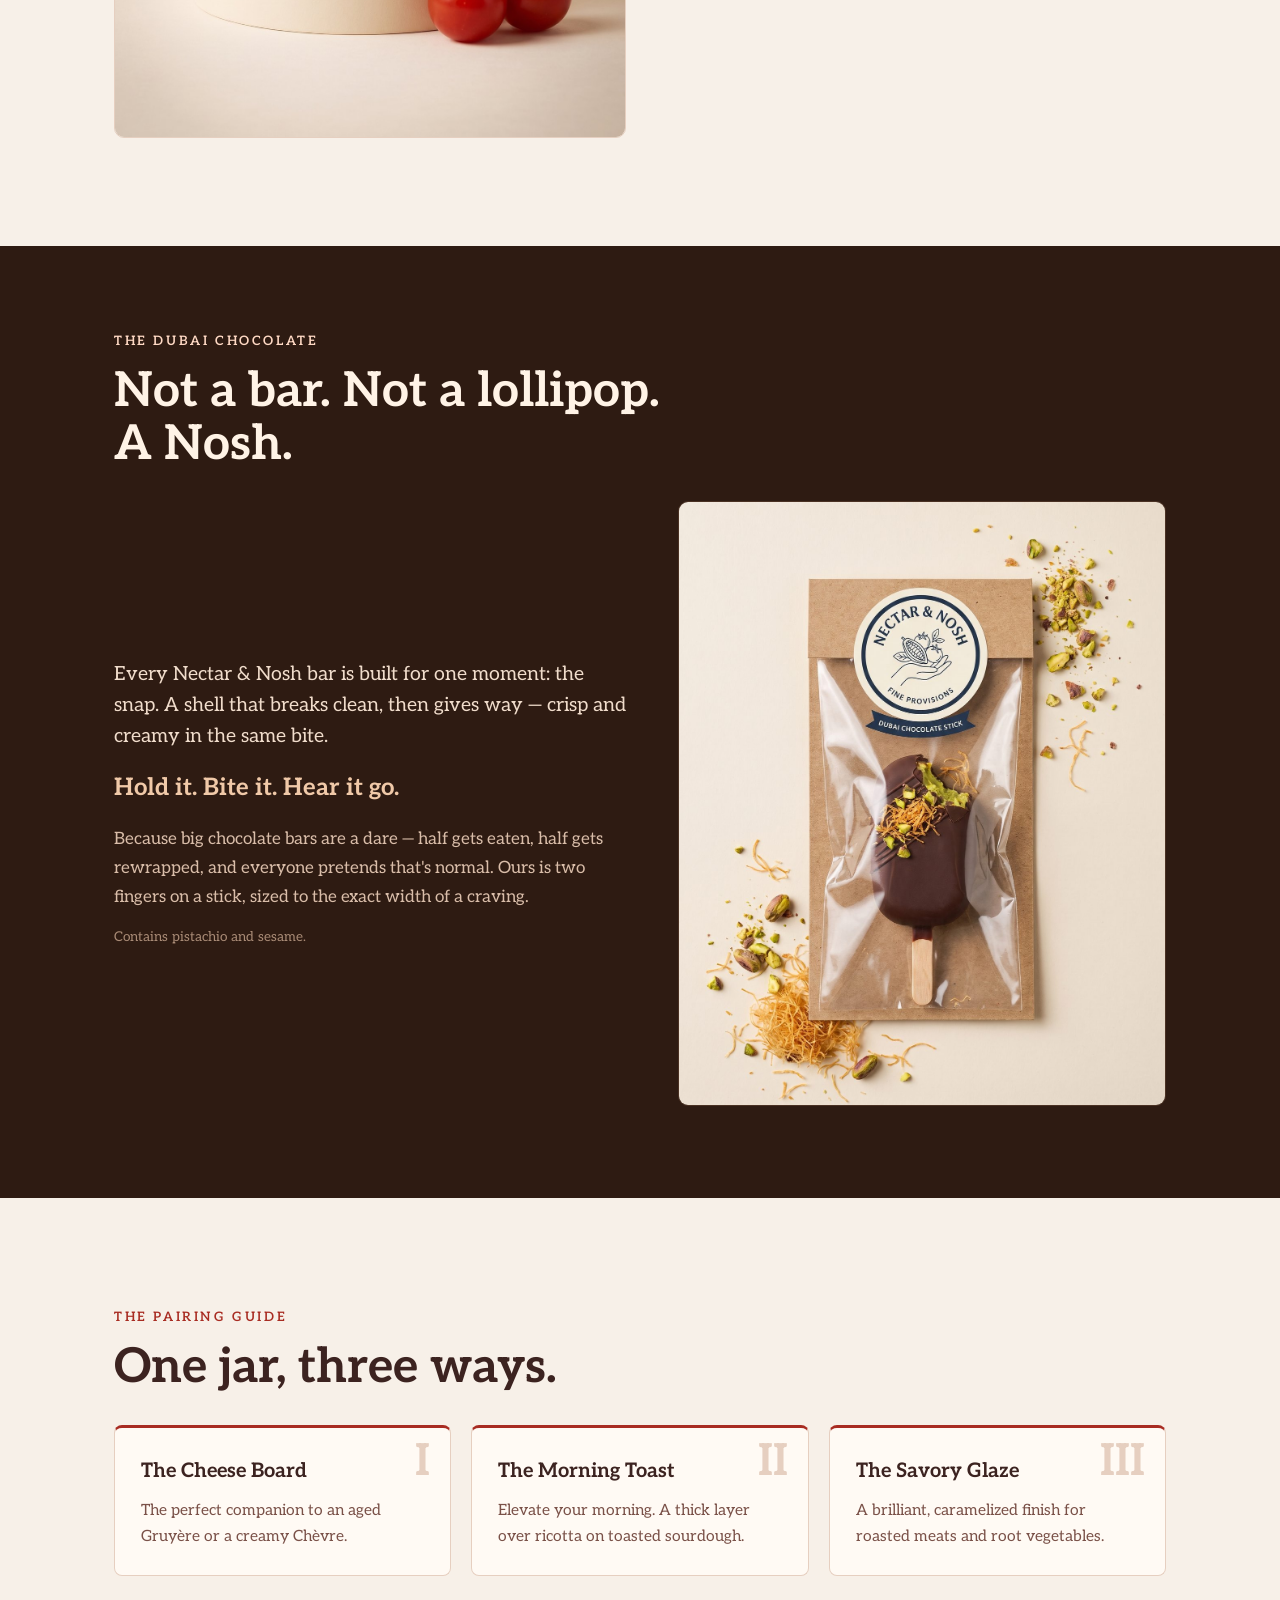
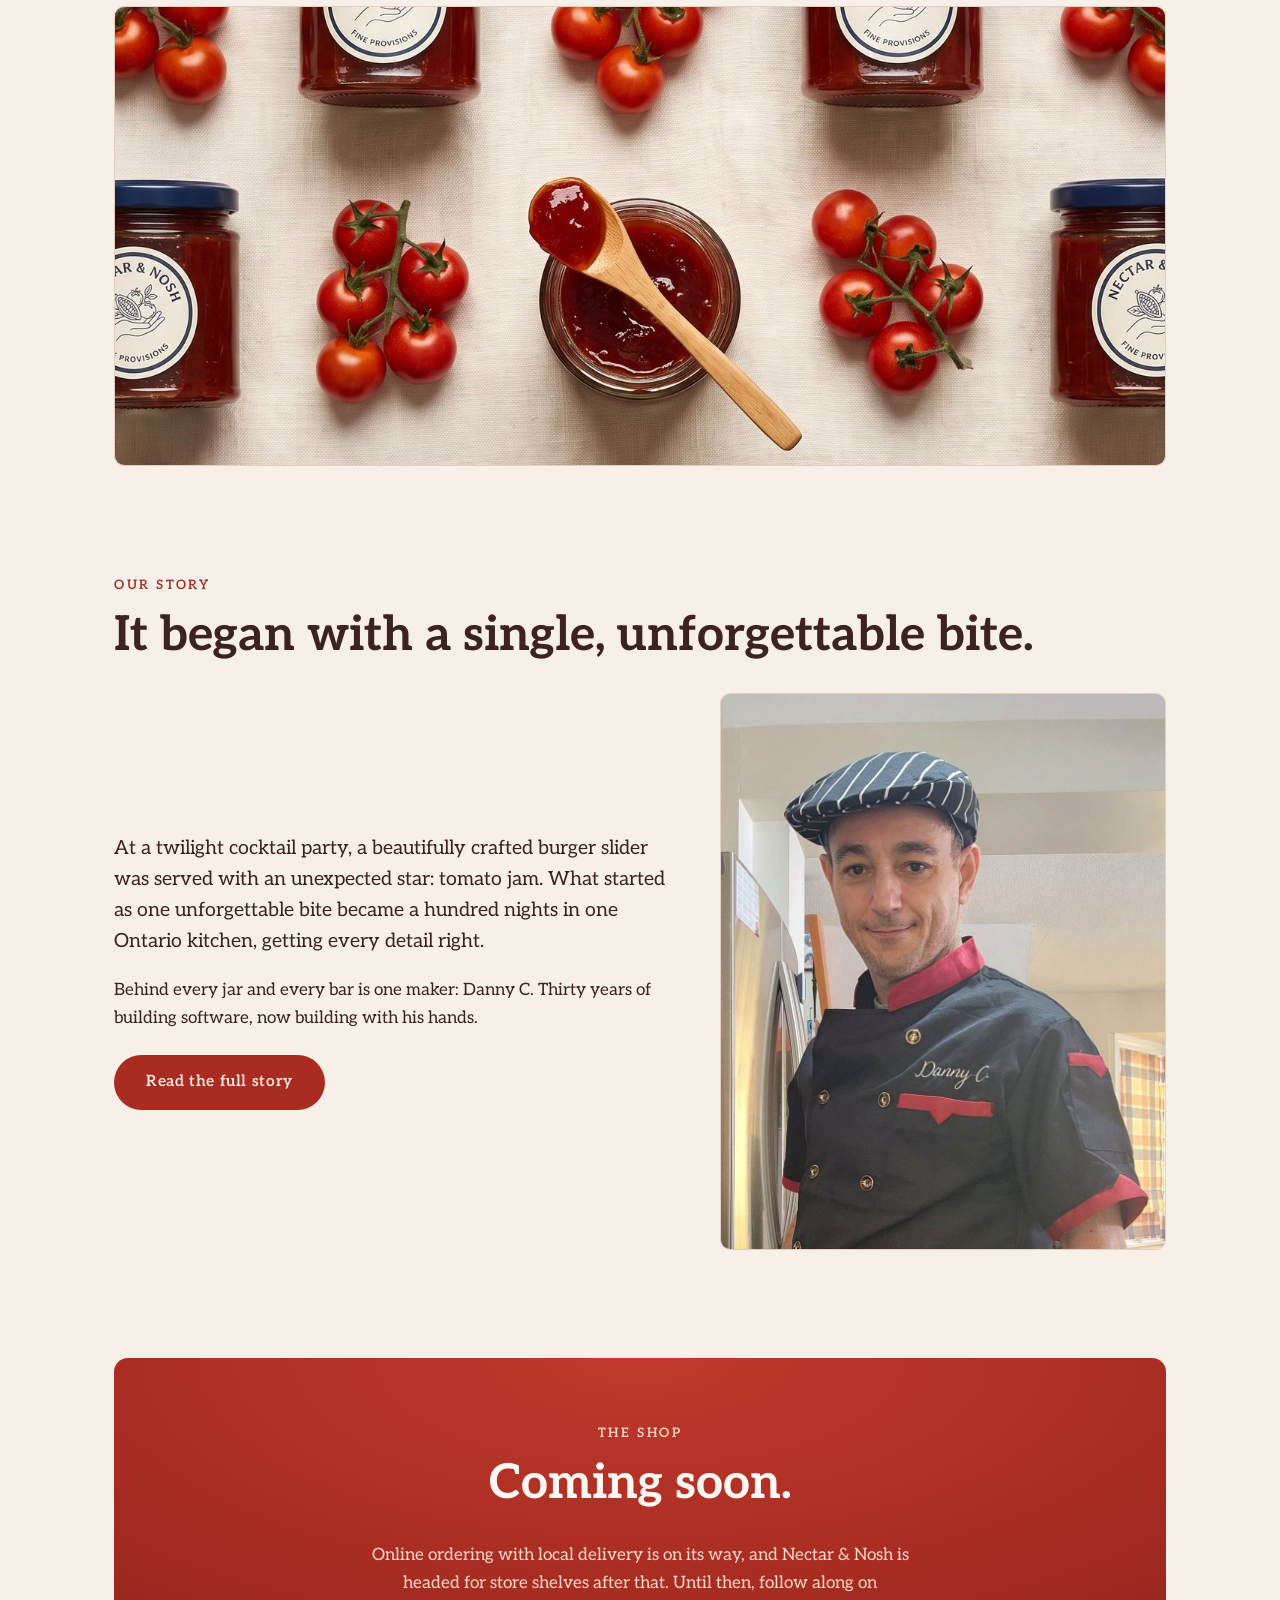
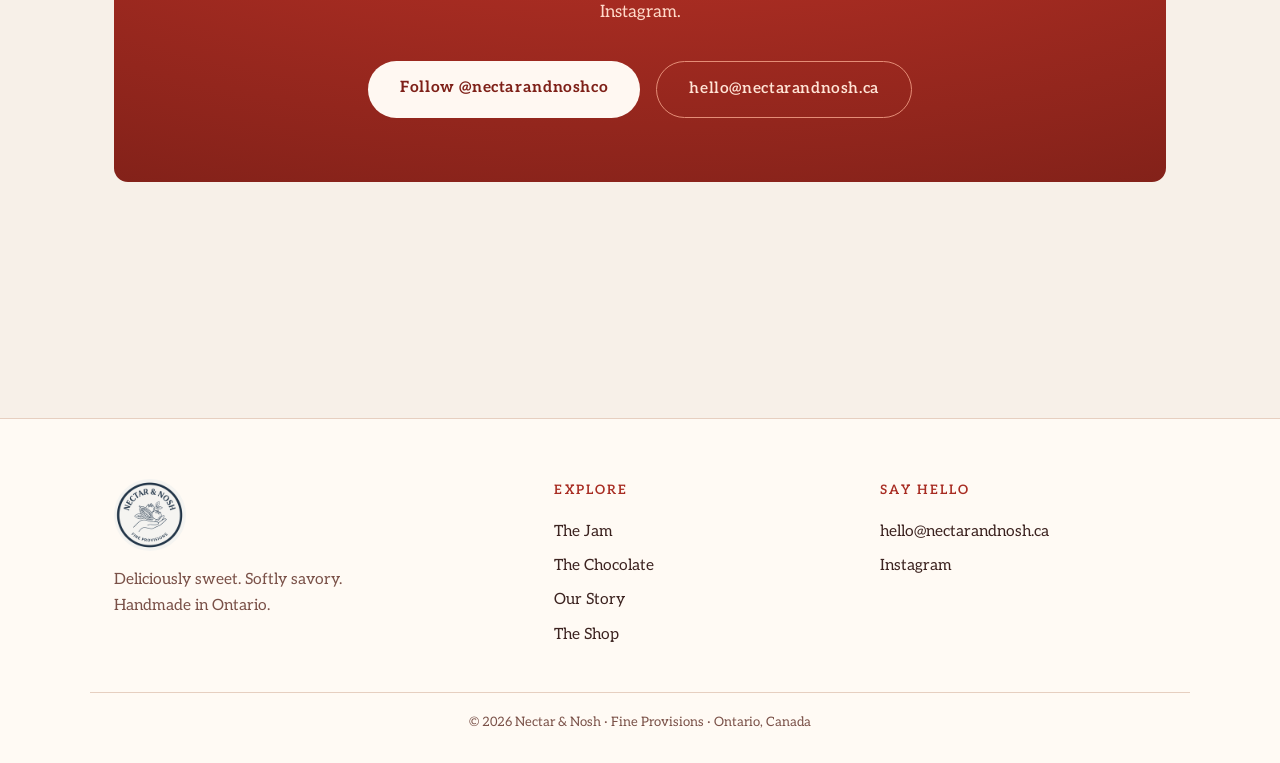
==== commit a82044f3: "Hero fixes: real squat jar swapped into both slides, art-directed 4:5 mobile crops via picture sourc" ====
--- a/index.html
+++ b/index.html
@@ -34,10 +34,16 @@
 <!-- ============ hero slider ============ -->
 <section class="hero-slider" id="top" aria-label="Nectar &amp; Nosh">
   <div class="slide is-active">
-    <img src="assets/img/hero-slide-family.jpg" alt="A mother spreading thick tomato jam on toast for her son at a sunny breakfast table" fetchpriority="high">
+    <picture>
+      <source media="(max-width: 760px)" srcset="assets/img/hero-slide-family-m.jpg">
+      <img src="assets/img/hero-slide-family.jpg" alt="A mother spreading thick tomato jam on toast for her son at a sunny breakfast table" fetchpriority="high">
+    </picture>
   </div>
   <div class="slide">
-    <img src="assets/img/hero-slide-bbq.jpg" alt="A backyard barbecue with a jar of Nectar &amp; Nosh tomato jam beside the buns" loading="lazy">
+    <picture>
+      <source media="(max-width: 760px)" srcset="assets/img/hero-slide-bbq-m.jpg">
+      <img src="assets/img/hero-slide-bbq.jpg" alt="A backyard barbecue with a jar of Nectar &amp; Nosh tomato jam beside the buns" loading="lazy">
+    </picture>
   </div>
   <div class="hero-ov">
     <div class="hero-ov-inner">
--- a/css/main.css
+++ b/css/main.css
@@ -82,11 +82,12 @@
   transition: opacity 1.1s ease;
 }
 .hero-slider .slide.is-active { opacity: 1; }
-.hero-slider .slide img { width: 100%; height: 100%; object-fit: cover; object-position: center 40%; display: block; }
+.hero-slider .slide img, .hero-slider .slide picture { width: 100%; height: 100%; display: block; }
+.hero-slider .slide img { object-fit: cover; object-position: center 40%; }
 .hero-ov {
   position: absolute; inset: 0; z-index: 5;
   display: flex; align-items: flex-end;
-  background: linear-gradient(rgba(40,20,15,0) 42%, rgba(40,20,15,.62));
+  background: linear-gradient(rgba(40,20,15,0) 46%, rgba(40,20,15,.66));
   pointer-events: none;
 }
 .hero-ov-inner {
@@ -95,8 +96,9 @@
   pointer-events: auto;
 }
 .hero-eyebrow {
-  font-weight: 600; font-size: 13px; letter-spacing: .22em; text-transform: uppercase;
-  color: #f0c9a8; margin-bottom: 12px;
+  font-weight: 700; font-size: 13.5px; letter-spacing: .22em; text-transform: uppercase;
+  color: #ffe9d2; margin-bottom: 12px;
+  text-shadow: 0 1px 4px rgba(40,20,15,.85), 0 2px 14px rgba(40,20,15,.6);
 }
 .hero-ov h1 {
   font-weight: 700; font-size: clamp(38px, 5.4vw, 68px); line-height: 1.05;
@@ -266,6 +268,14 @@
 }
 @media (max-width: 760px) {
   body { font-size: 16px; }
+  .hero-slider { height: auto; aspect-ratio: 4 / 5; max-height: 88svh; min-height: 440px; }
+  .hero-slider .slide img { object-position: center; }
+  .hero-ov h1 { font-size: 30px; }
+  .hero-eyebrow { font-size: 11.5px; margin-bottom: 8px; }
+  .hero-ov-inner { padding-bottom: 54px; }
+  .hero-ctas { margin-top: 14px; }
+  .hero-btn { padding: 11px 24px; font-size: 14px; }
+  .hero-link { display: none; }
   .hero { grid-template-columns: 1fr; min-height: 0; padding-top: 26px; gap: 30px; }
   .hero-copy h1 { font-size: clamp(38px, 10.5vw, 48px); }
   .split, .split.flip { grid-template-columns: 1fr; gap: 28px; }
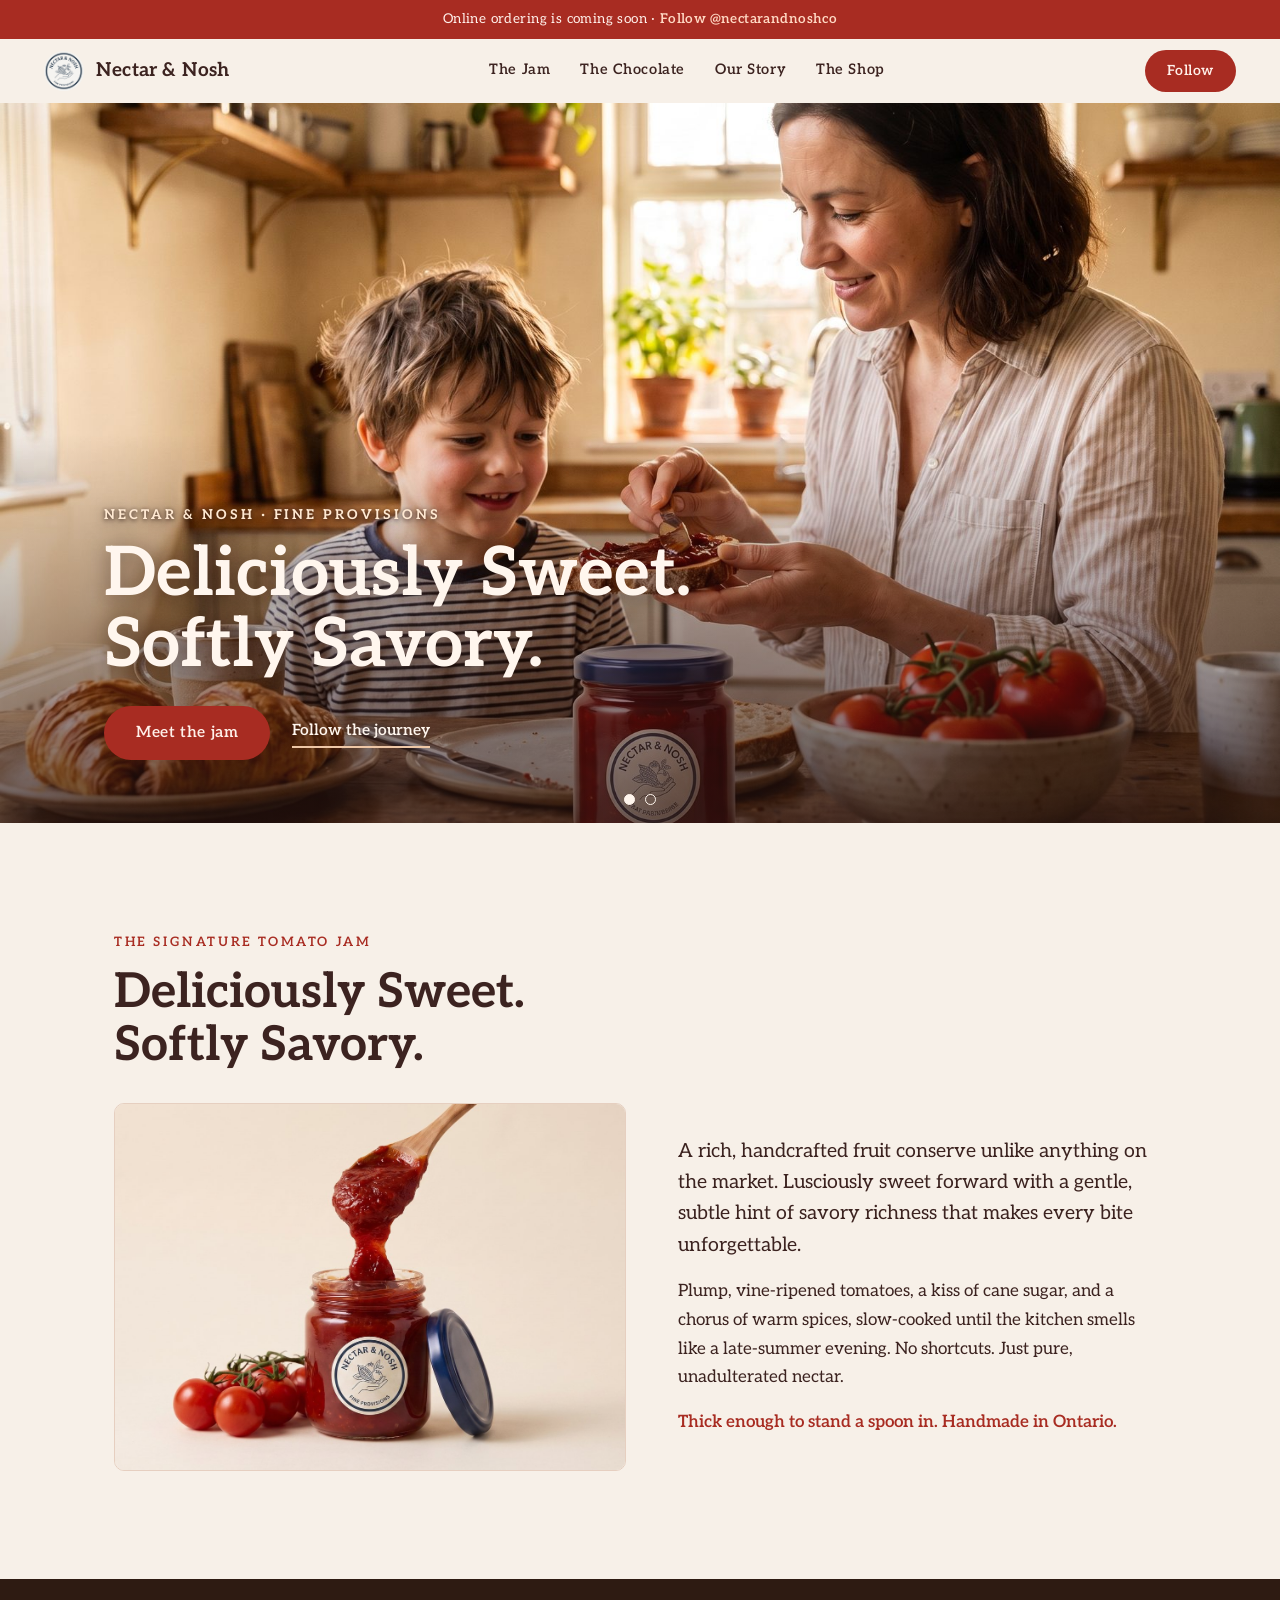
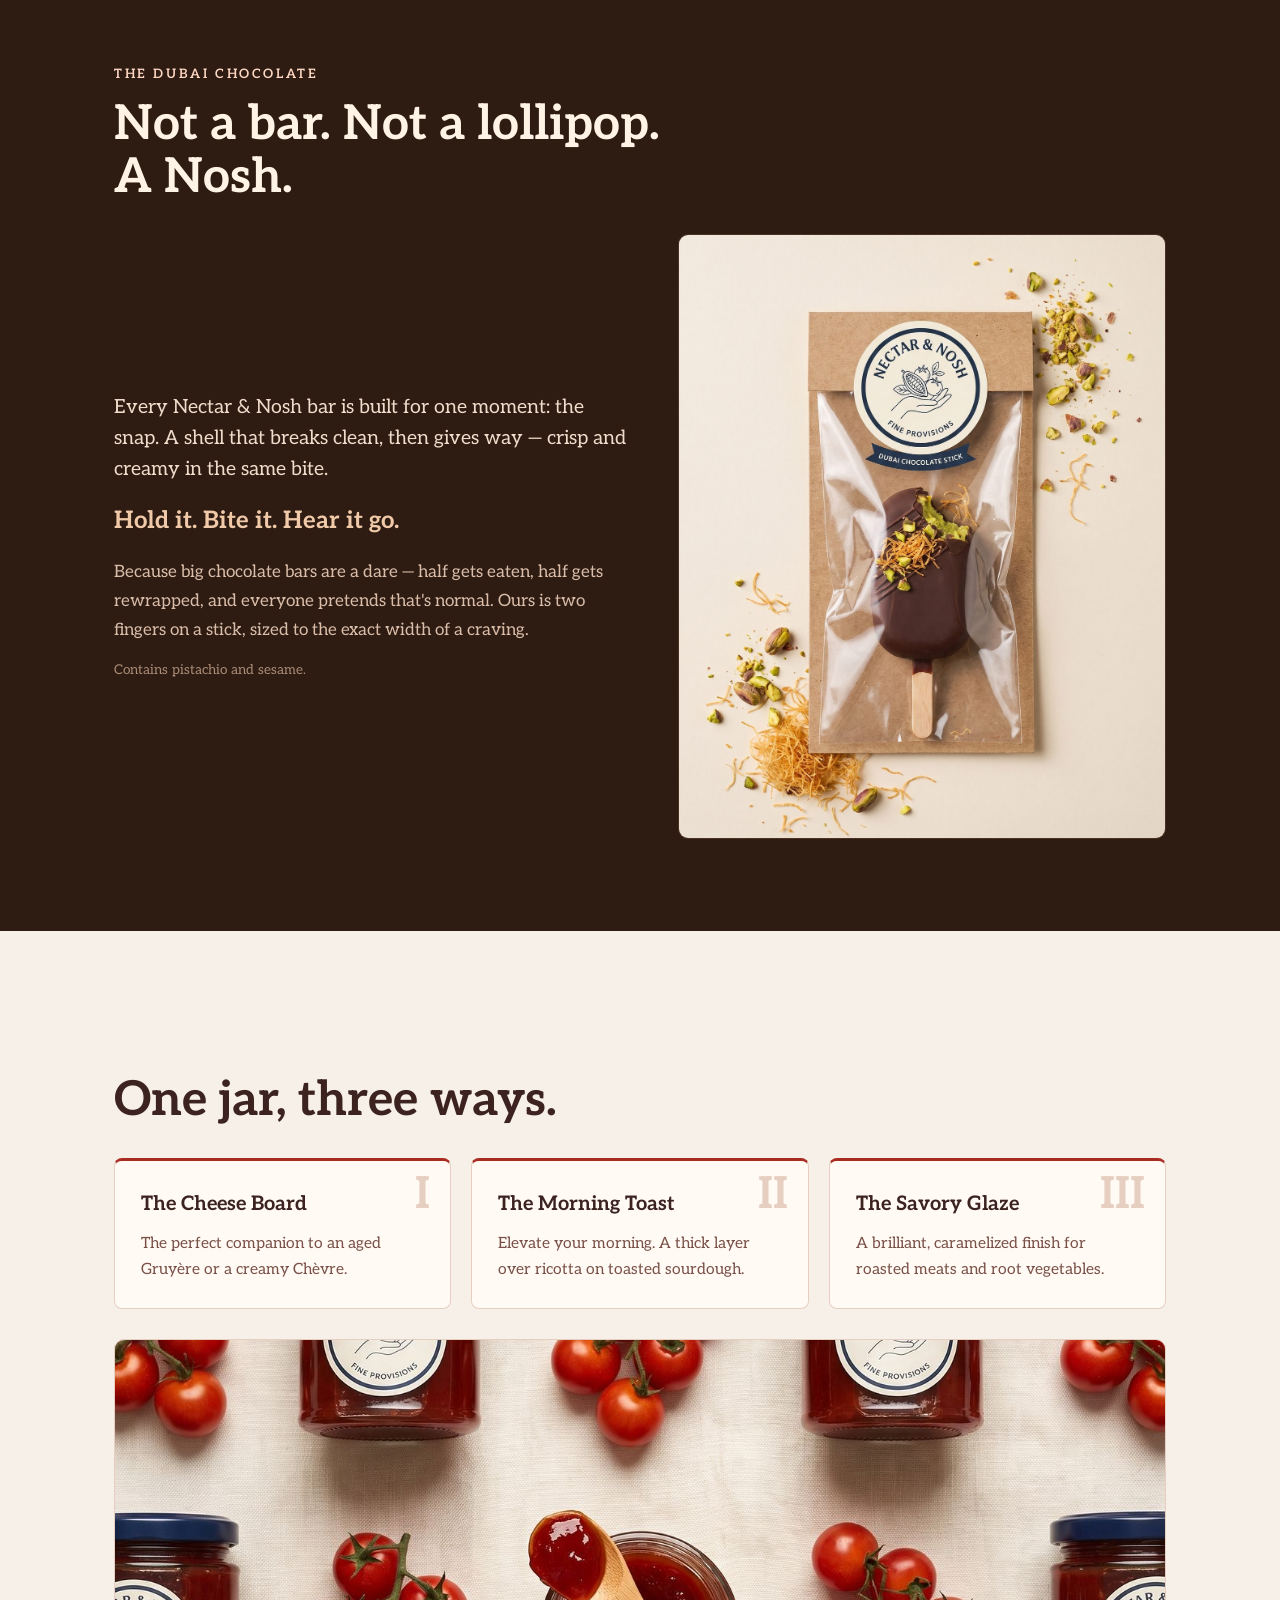
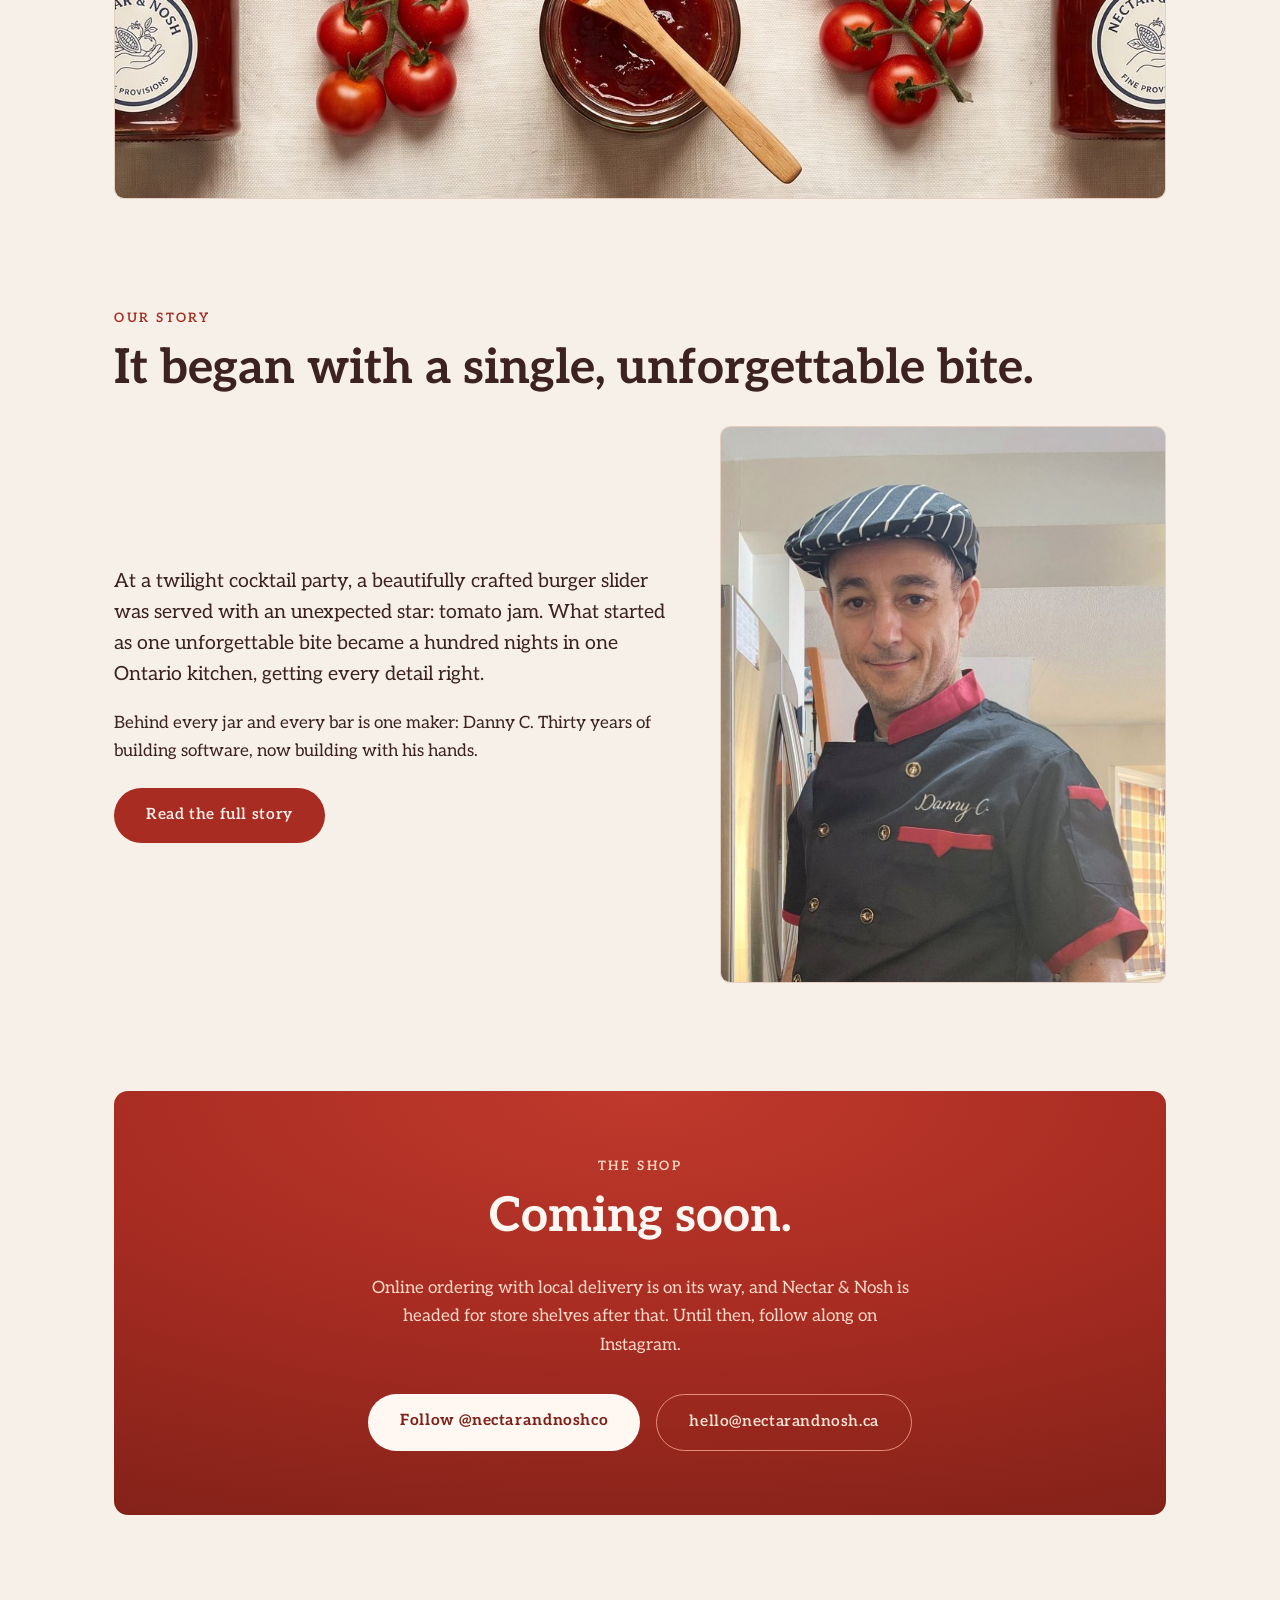
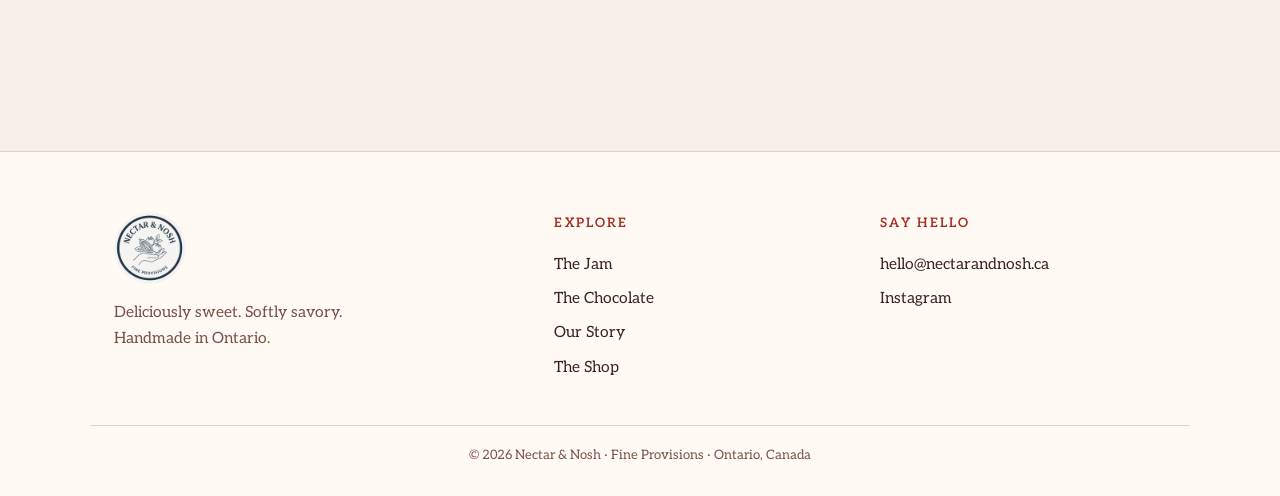
==== commit a9388691: "Use the banner jar+spoon shot as the site's jam image and social preview Co-Authored-By: Claude Fabl" ====
--- a/index.html
+++ b/index.html
@@ -9,7 +9,7 @@
 <link rel="apple-touch-icon" href="assets/img/favicon-180.png">
 <meta property="og:title" content="Nectar &amp; Nosh &middot; Fine Provisions">
 <meta property="og:description" content="Handmade tomato jam and Dubai chocolate from an Ontario kitchen.">
-<meta property="og:image" content="assets/img/og.jpg">
+<meta property="og:image" content="assets/img/og.jpg?v=2">
 <meta property="og:type" content="website">
 <link rel="stylesheet" href="css/main.css?v=4">
 </head>
@@ -69,7 +69,7 @@
     <h2 class="reveal">Deliciously Sweet.<br>Softly Savory.</h2>
     <div class="split">
       <figure class="reveal">
-        <img src="assets/img/hero-jar-studio.jpg?v=2" alt="Nectar &amp; Nosh tomato jam jar with a spoon holding a thick dollop of conserve" loading="lazy">
+        <img src="assets/img/jam-jar-spoon.jpg" alt="An open jar of Nectar &amp; Nosh tomato jam with a wooden spoon lifting a thick scoop" loading="lazy">
       </figure>
       <div class="copy reveal">
         <p class="lede">A rich, handcrafted fruit conserve unlike anything on the market. Lusciously sweet forward with a gentle, subtle hint of savory richness that makes every bite unforgettable.</p>
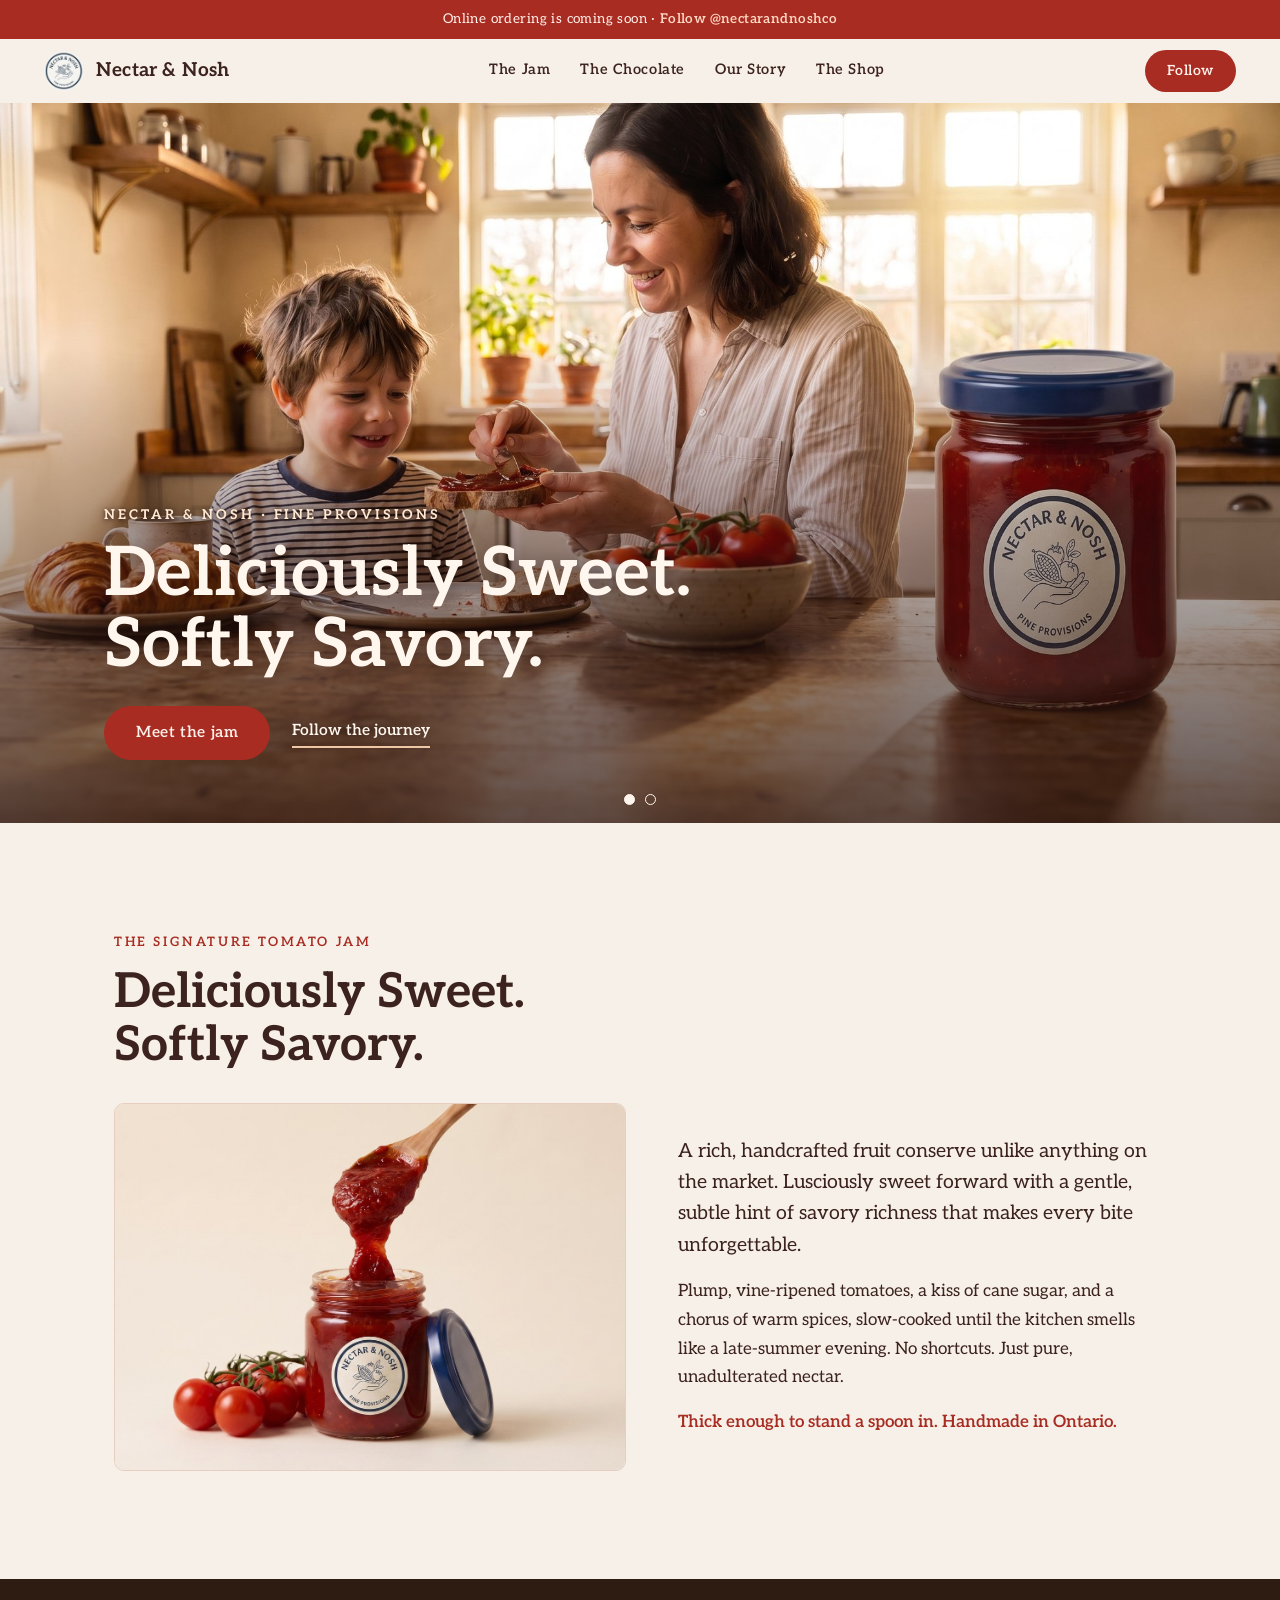
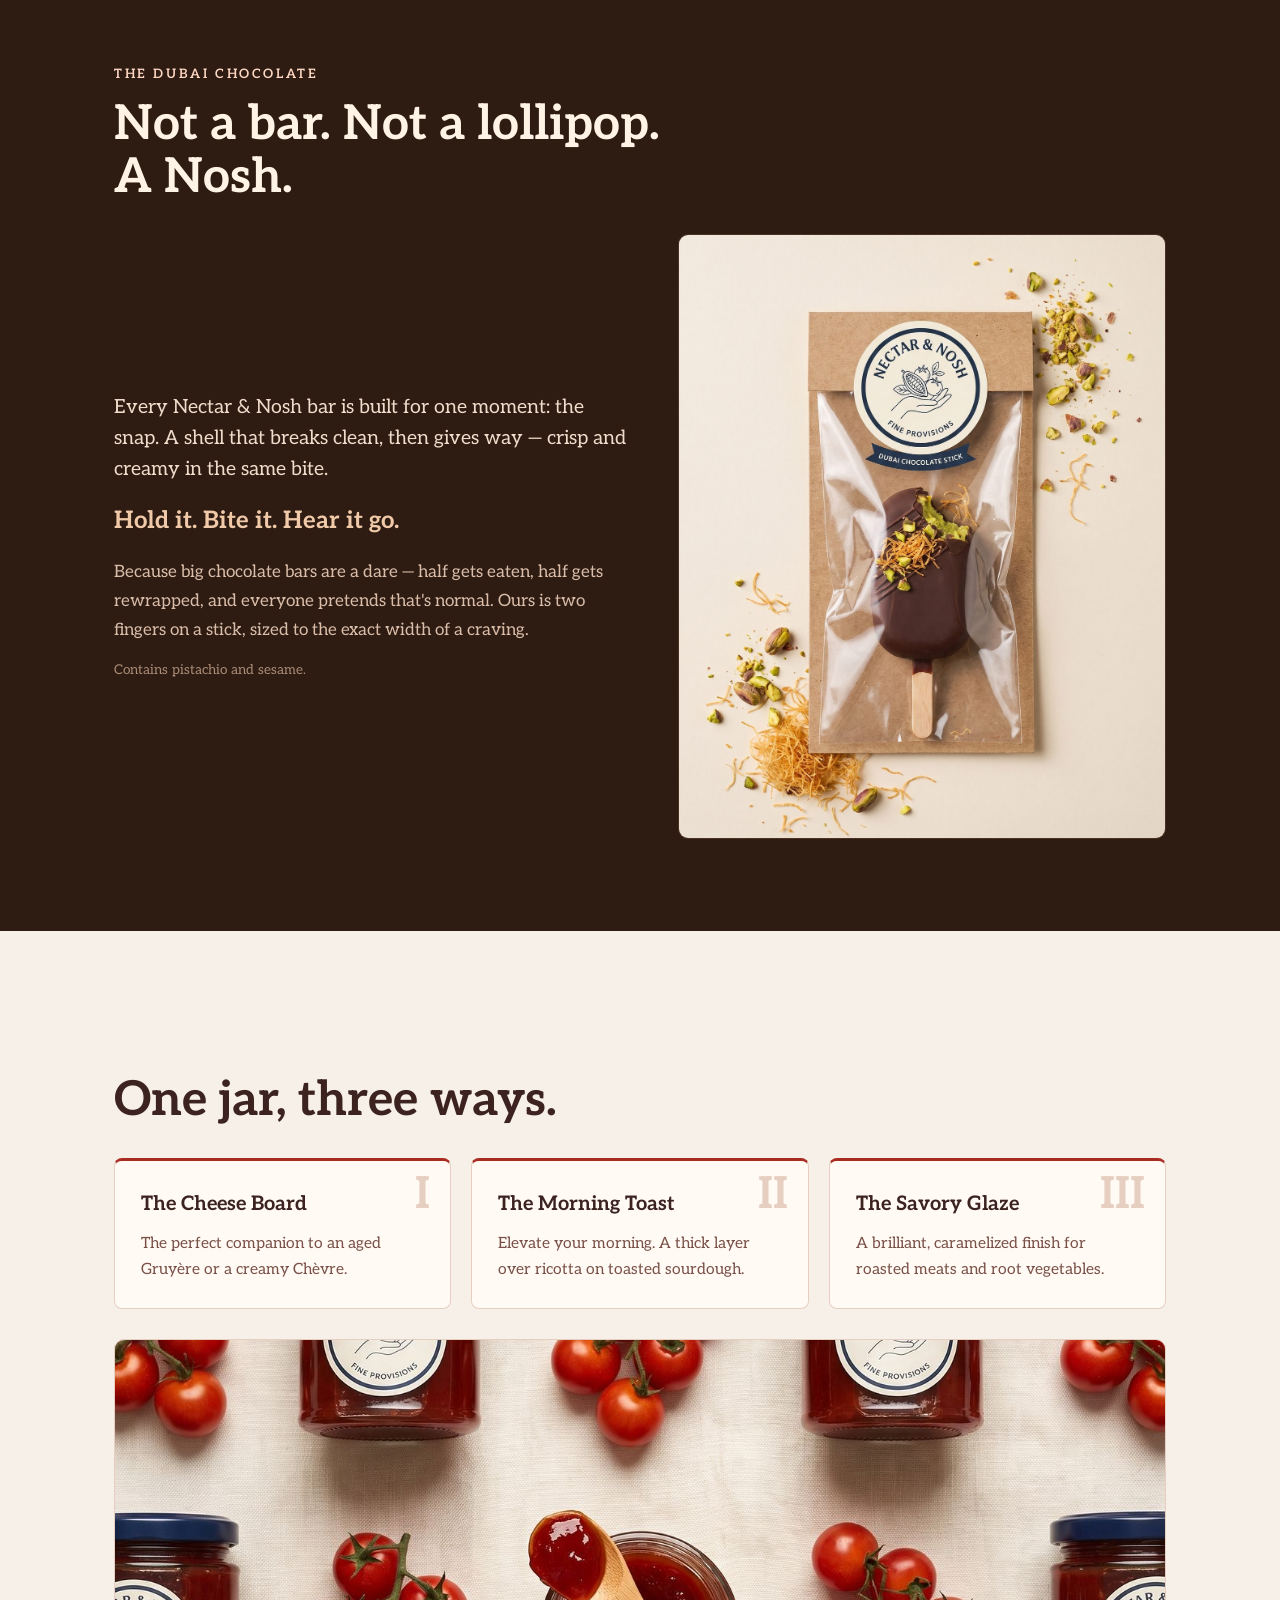
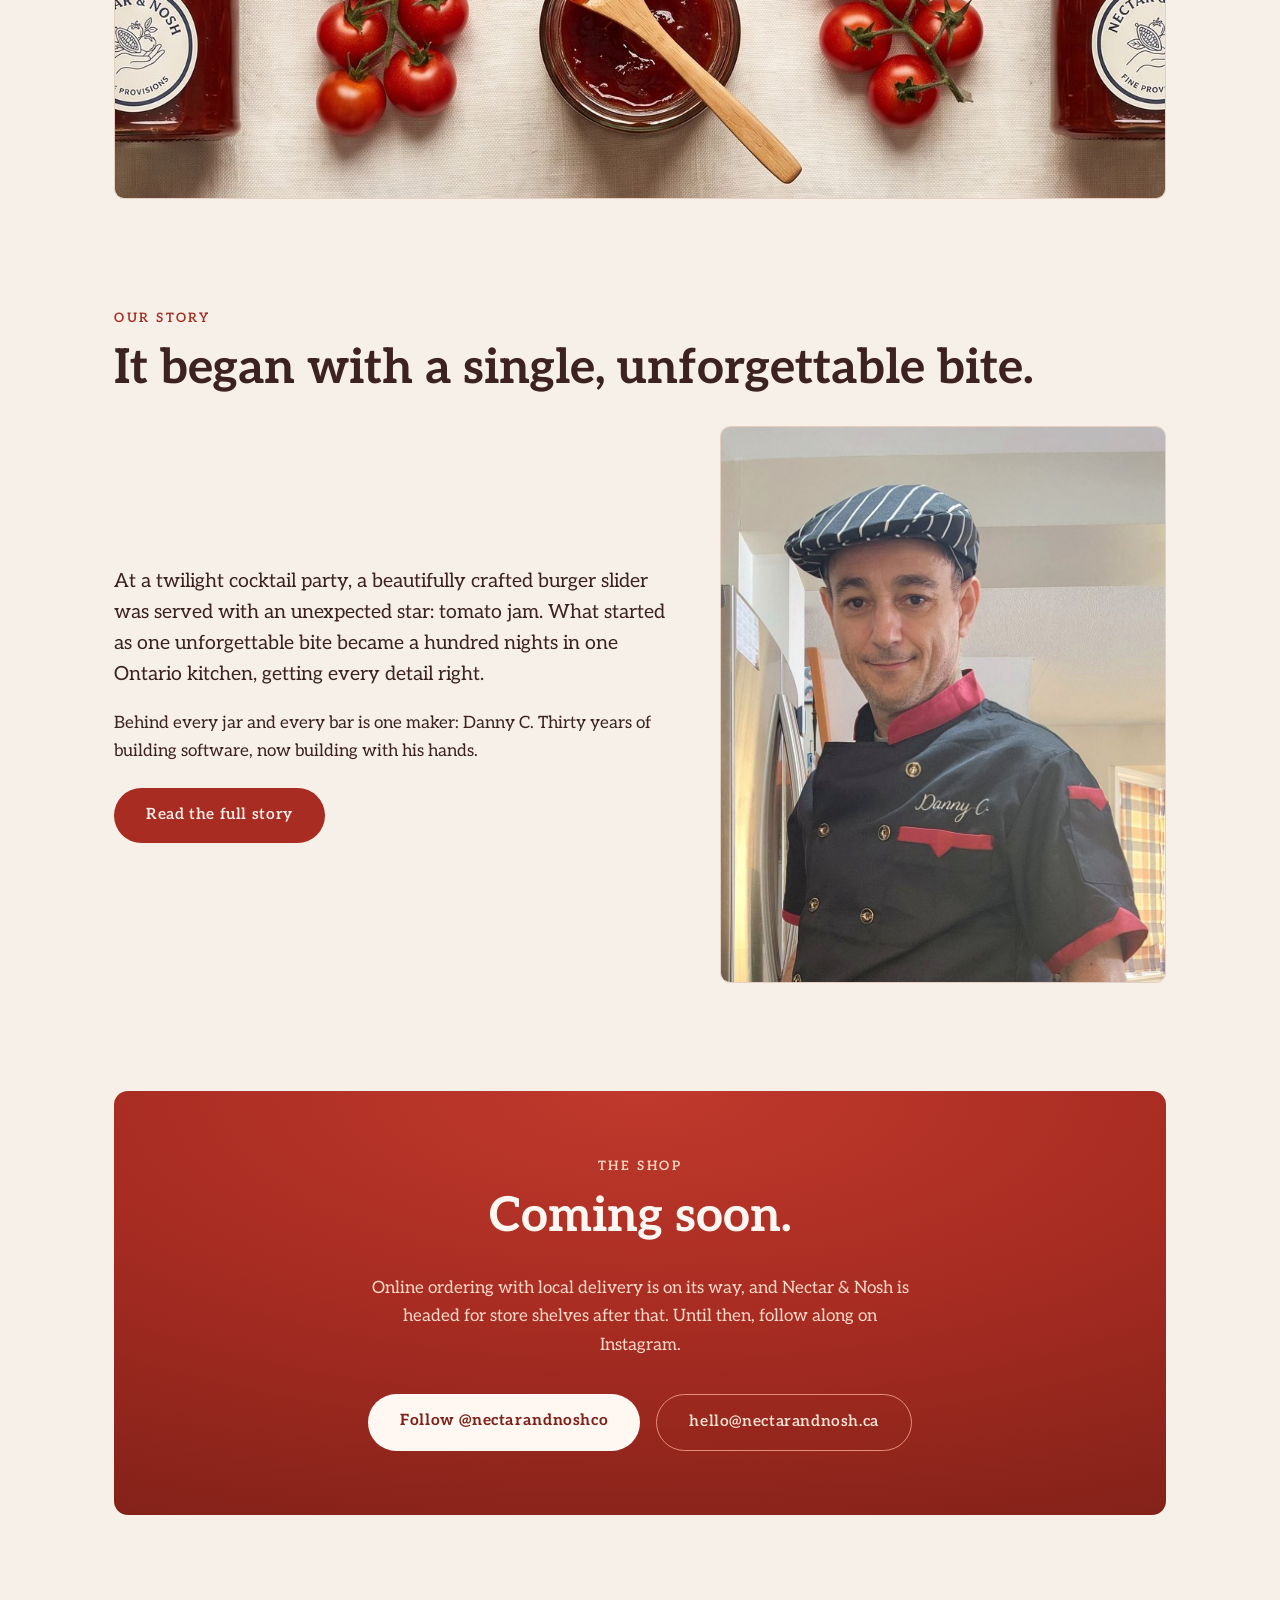
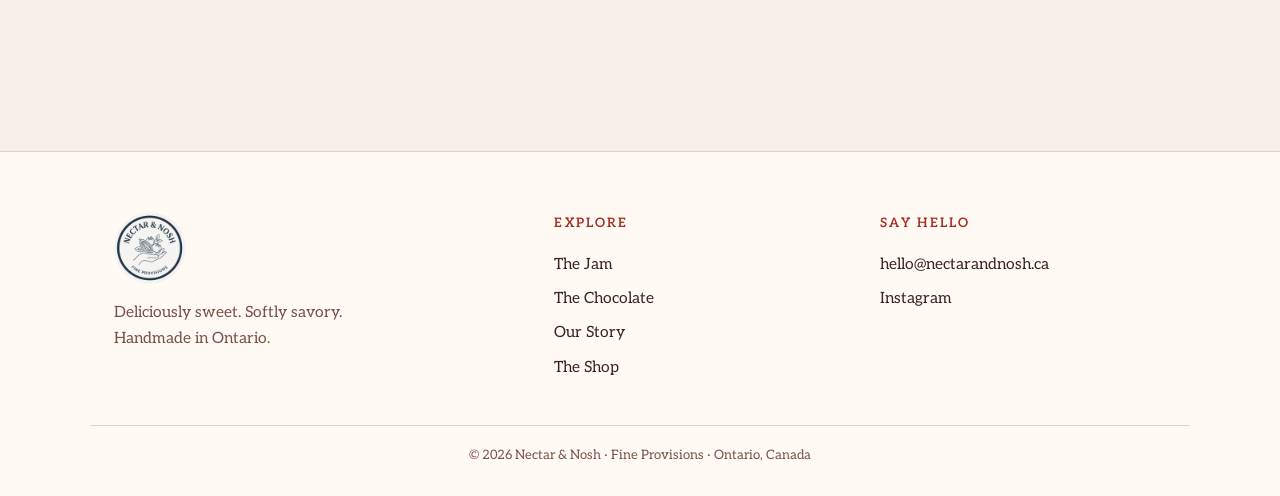
==== commit d73095f9: "Desktop hero: dedicated 16:9 compositions with the jar in the right third, deeper overlay gradient f" ====
--- a/index.html
+++ b/index.html
@@ -11,7 +11,7 @@
 <meta property="og:description" content="Handmade tomato jam and Dubai chocolate from an Ontario kitchen.">
 <meta property="og:image" content="assets/img/og.jpg?v=2">
 <meta property="og:type" content="website">
-<link rel="stylesheet" href="css/main.css?v=4">
+<link rel="stylesheet" href="css/main.css?v=5">
 </head>
 <body>
 
@@ -36,13 +36,13 @@
   <div class="slide is-active">
     <picture>
       <source media="(max-width: 760px)" srcset="assets/img/hero-slide-family-m.jpg">
-      <img src="assets/img/hero-slide-family.jpg" alt="A mother spreading thick tomato jam on toast for her son at a sunny breakfast table" fetchpriority="high">
+      <img src="assets/img/hero-slide-family.jpg?v=2" alt="A mother spreading thick tomato jam on toast for her son at a sunny breakfast table" fetchpriority="high">
     </picture>
   </div>
   <div class="slide">
     <picture>
       <source media="(max-width: 760px)" srcset="assets/img/hero-slide-bbq-m.jpg">
-      <img src="assets/img/hero-slide-bbq.jpg" alt="A backyard barbecue with a jar of Nectar &amp; Nosh tomato jam beside the buns" loading="lazy">
+      <img src="assets/img/hero-slide-bbq.jpg?v=2" alt="A backyard barbecue with a jar of Nectar &amp; Nosh tomato jam beside the buns" loading="lazy">
     </picture>
   </div>
   <div class="hero-ov">
--- a/css/main.css
+++ b/css/main.css
@@ -83,11 +83,11 @@
 }
 .hero-slider .slide.is-active { opacity: 1; }
 .hero-slider .slide img, .hero-slider .slide picture { width: 100%; height: 100%; display: block; }
-.hero-slider .slide img { object-fit: cover; object-position: center 40%; }
+.hero-slider .slide img { object-fit: cover; object-position: center 45%; }
 .hero-ov {
   position: absolute; inset: 0; z-index: 5;
   display: flex; align-items: flex-end;
-  background: linear-gradient(rgba(40,20,15,0) 46%, rgba(40,20,15,.66));
+  background: linear-gradient(rgba(40,20,15,0) 34%, rgba(40,20,15,.30) 58%, rgba(40,20,15,.74));
   pointer-events: none;
 }
 .hero-ov-inner {
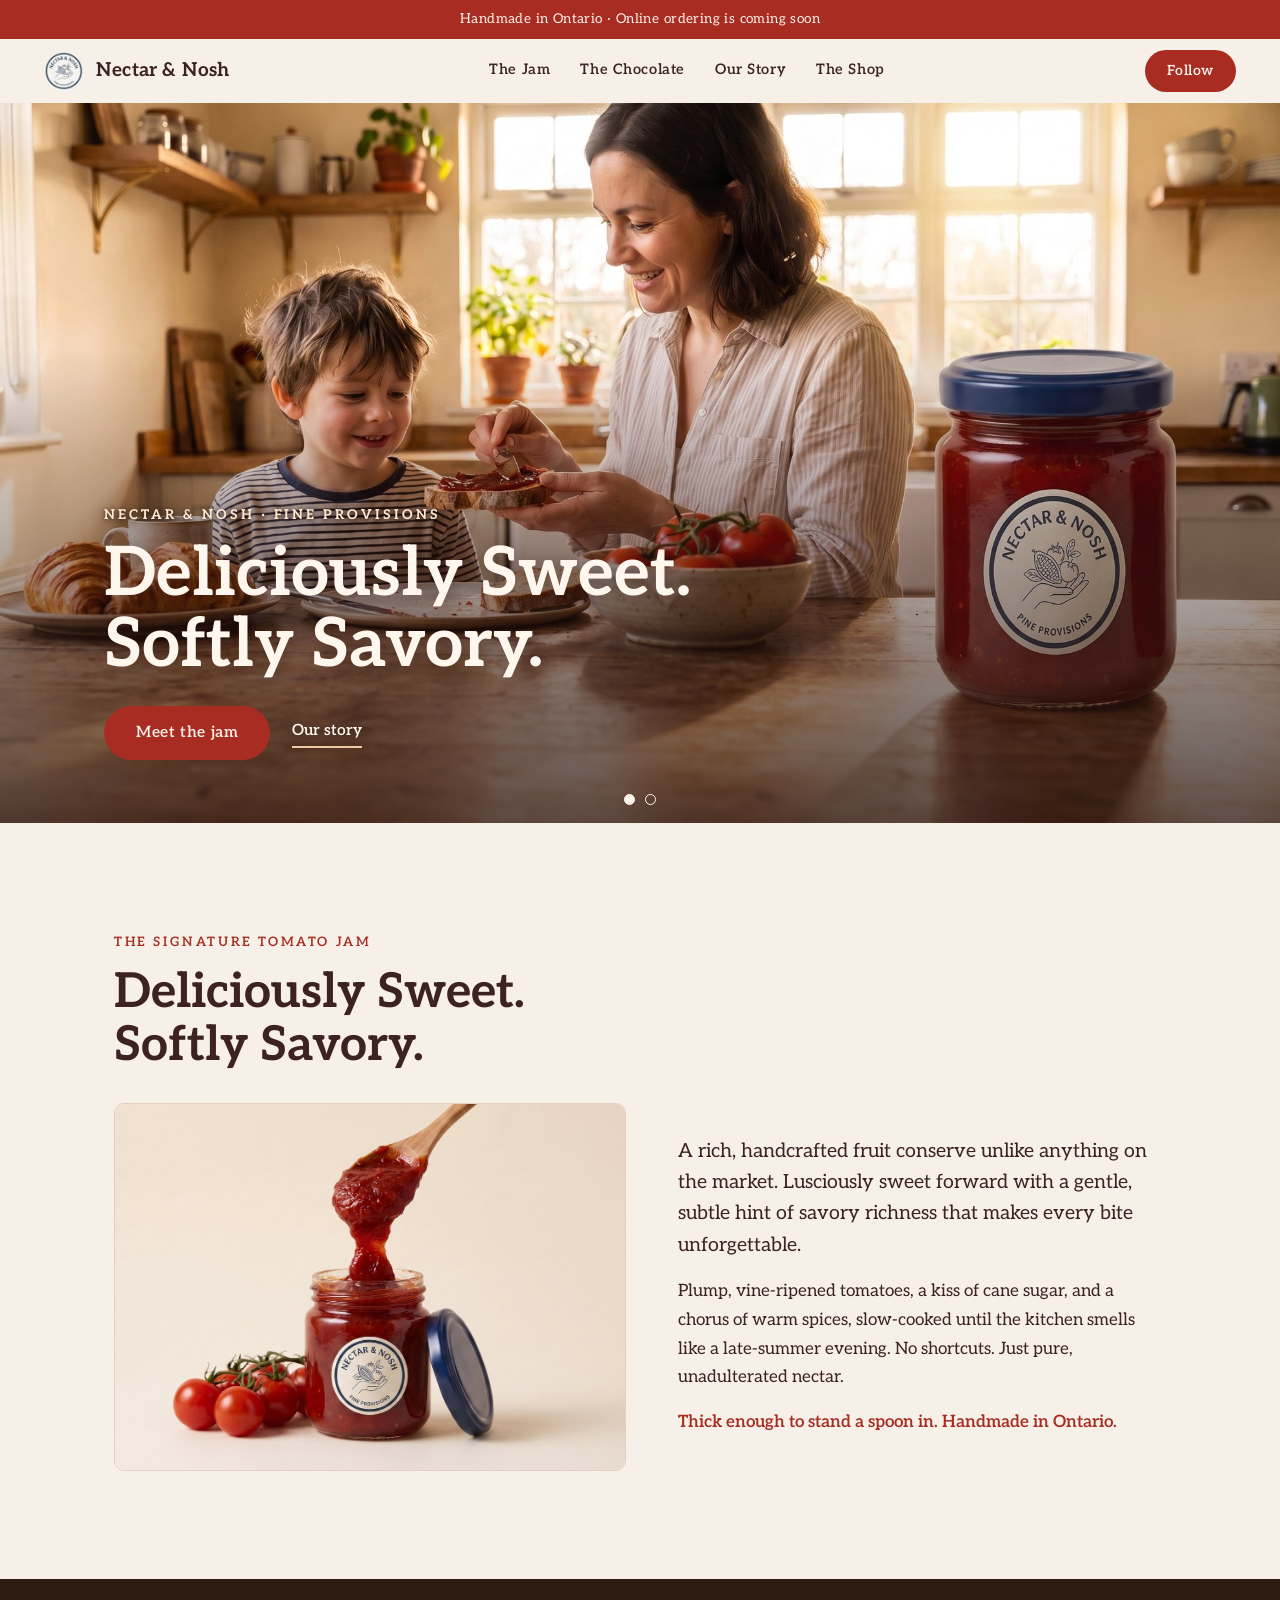
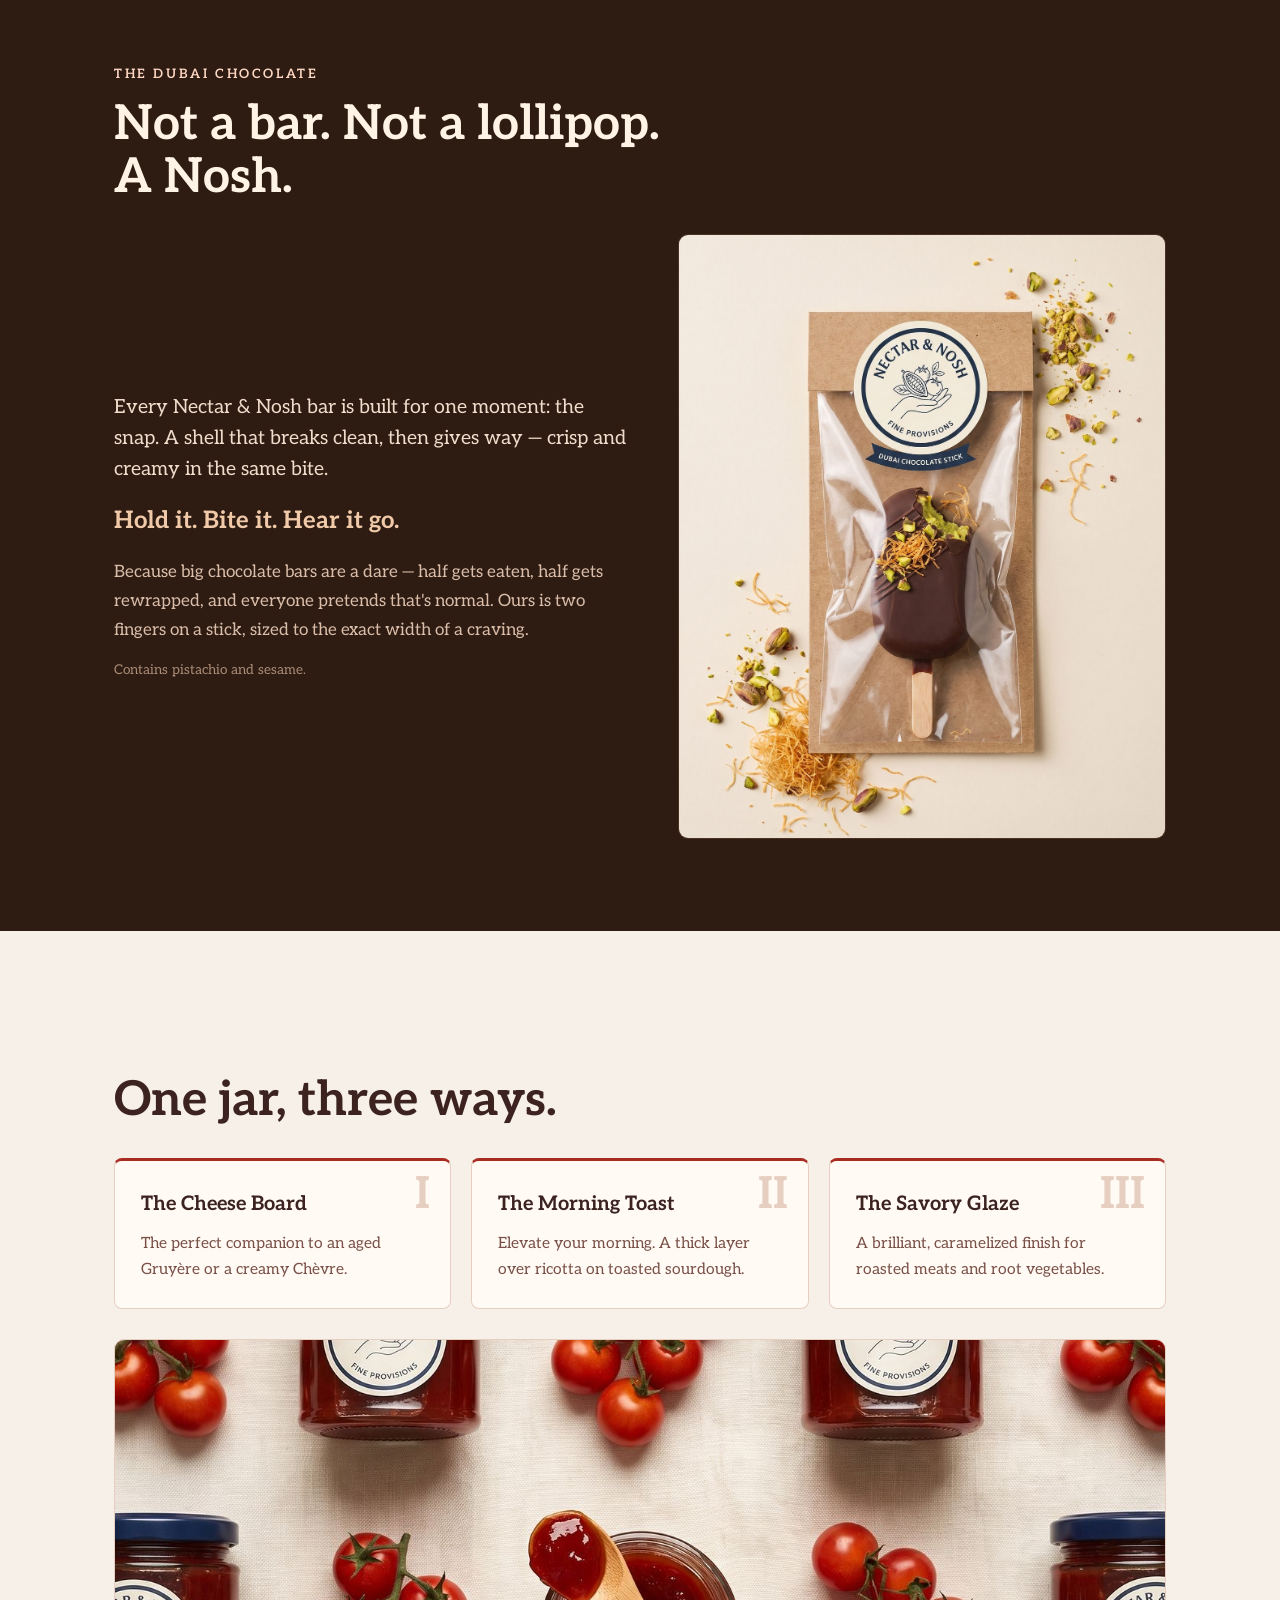
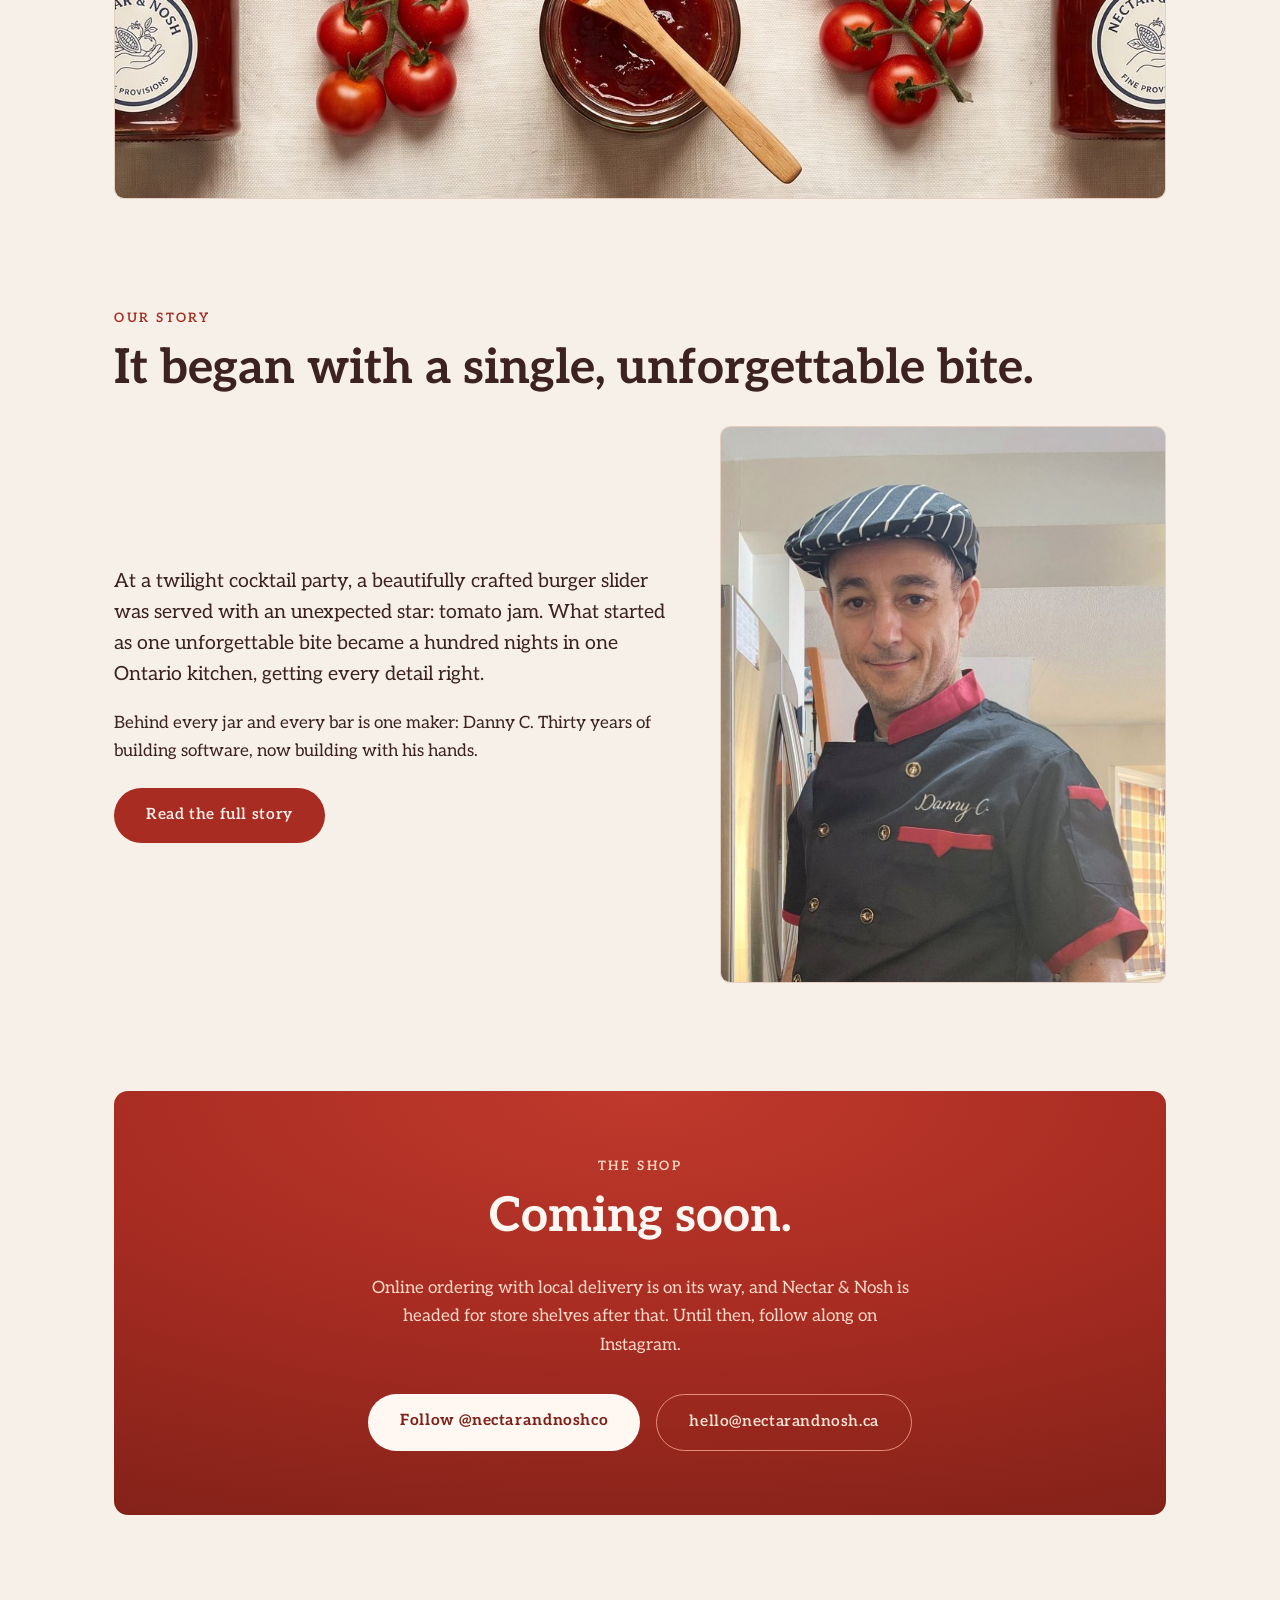
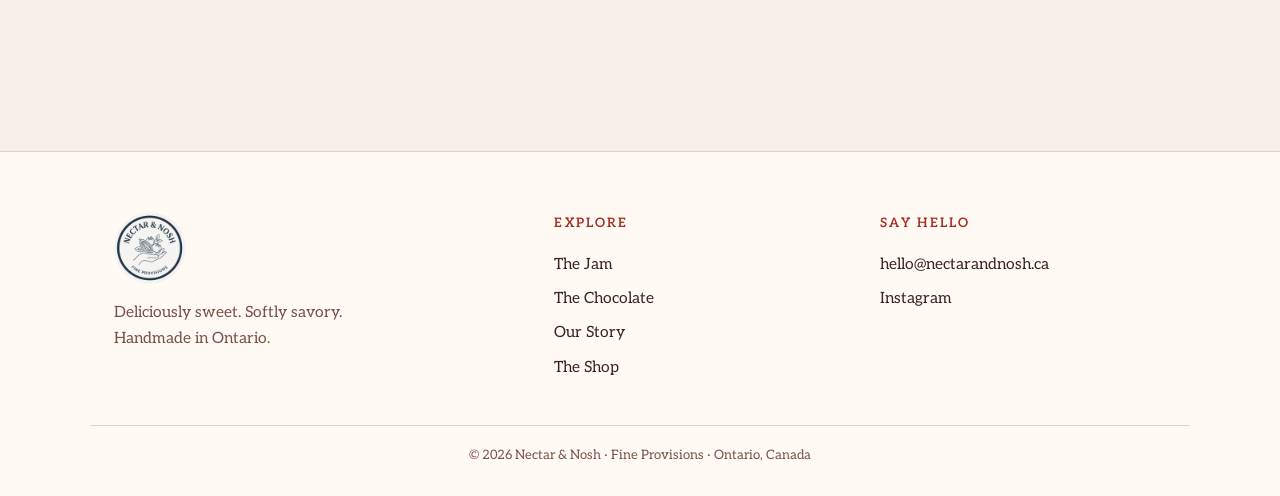
==== commit c75ecb16: "Mobile navigation, fewer Follow buttons, and three layout fixes The nav existed but was display:none" ====
--- a/index.html
+++ b/index.html
@@ -11,24 +11,24 @@
 <meta property="og:description" content="Handmade tomato jam and Dubai chocolate from an Ontario kitchen.">
 <meta property="og:image" content="assets/img/og.jpg?v=2">
 <meta property="og:type" content="website">
-<link rel="stylesheet" href="css/main.css?v=5">
+<link rel="stylesheet" href="css/main.css?v=6">
 </head>
 <body>
 
 <!-- ============ announcement + nav ============ -->
-<div class="announce">Online ordering is coming soon &middot; <a href="https://www.instagram.com/nectarandnoshco" rel="noopener">Follow @nectarandnoshco</a></div>
+<div class="announce">Handmade in Ontario &middot; Online ordering is coming soon</div>
 <header class="nav" id="nav">
   <a class="brand" href="#top">
     <img src="assets/img/favicon-180.png" alt="" width="40" height="40">
     <span>Nectar &amp; Nosh</span>
   </a>
   <nav class="links" aria-label="Sections">
-    <a href="#jam">The Jam</a>
-    <a href="#chocolate">The Chocolate</a>
-    <a href="story.html">Our Story</a>
-    <a href="#shop">The Shop</a>
+    <a href="#jam"><span class="t">The </span>Jam</a>
+    <a href="#chocolate"><span class="t">The </span>Chocolate</a>
+    <a href="story.html"><span class="t">Our </span>Story</a>
+    <a href="#shop"><span class="t">The </span>Shop</a>
   </nav>
-  <a class="nav-btn" href="https://www.instagram.com/nectarandnoshco" rel="noopener">Follow</a>
+  <a class="nav-btn" href="https://www.instagram.com/nectarandnoshco" target="_blank" rel="noopener">Follow</a>
 </header>
 
 <!-- ============ hero slider ============ -->
@@ -51,13 +51,13 @@
       <h1>Deliciously Sweet.<br class="m-br"> Softly Savory.</h1>
       <div class="hero-ctas">
         <a class="hero-btn" href="#jam">Meet the jam</a>
-        <a class="hero-link" href="https://www.instagram.com/nectarandnoshco" rel="noopener">Follow the journey</a>
+        <a class="hero-link" href="story.html">Our story</a>
       </div>
     </div>
   </div>
-  <div class="dots" role="tablist" aria-label="Hero slides">
-    <button class="dot is-active" aria-label="Slide 1"></button>
-    <button class="dot" aria-label="Slide 2"></button>
+  <div class="dots" role="group" aria-label="Hero slides">
+    <button class="dot is-active" type="button" aria-label="Show slide 1" aria-current="true"></button>
+    <button class="dot" type="button" aria-label="Show slide 2"></button>
   </div>
 </section>
 
@@ -69,7 +69,7 @@
     <h2 class="reveal">Deliciously Sweet.<br>Softly Savory.</h2>
     <div class="split">
       <figure class="reveal">
-        <img src="assets/img/jam-jar-spoon.jpg" alt="An open jar of Nectar &amp; Nosh tomato jam with a wooden spoon lifting a thick scoop" loading="lazy">
+        <img src="assets/img/jam-jar-spoon.jpg" width="1200" height="861" alt="An open jar of Nectar &amp; Nosh tomato jam with a wooden spoon lifting a thick scoop" loading="lazy">
       </figure>
       <div class="copy reveal">
         <p class="lede">A rich, handcrafted fruit conserve unlike anything on the market. Lusciously sweet forward with a gentle, subtle hint of savory richness that makes every bite unforgettable.</p>
@@ -85,7 +85,7 @@
       <h2 class="reveal">Not a bar. Not a lollipop.<br>A Nosh.</h2>
       <div class="split flip">
         <figure class="reveal">
-          <img src="assets/img/stick-bag.jpg" alt="Dubai chocolate stick in its cello bag on a kraft card with the Nectar &amp; Nosh sticker" loading="lazy">
+          <img src="assets/img/stick-bag.jpg" width="1200" height="1489" alt="Dubai chocolate stick in its cello bag on a kraft card with the Nectar &amp; Nosh sticker" loading="lazy">
         </figure>
         <div class="copy reveal">
           <p class="lede">Every Nectar &amp; Nosh bar is built for one moment: the snap. A shell that breaks clean, then gives way &mdash; crisp and creamy in the same bite.</p>
@@ -118,7 +118,7 @@
       </article>
     </div>
     <figure class="wide reveal">
-      <img src="assets/img/flatlay.jpg" alt="Top-down pattern of jam jars and vine tomatoes on cream linen" loading="lazy">
+      <img src="assets/img/flatlay.jpg" width="1400" height="1737" alt="Top-down pattern of jam jars and vine tomatoes on cream linen" loading="lazy">
     </figure>
   </section>
 
@@ -132,7 +132,7 @@
         <a class="hero-btn story-btn" href="story.html">Read the full story</a>
       </div>
       <figure class="reveal story-fig">
-        <img src="assets/img/dany-chef.jpg" alt="Danny C., the maker behind Nectar &amp; Nosh, in his chef jacket" loading="lazy">
+        <img src="assets/img/dany-chef.jpg" width="900" height="1124" alt="Danny C., the maker behind Nectar &amp; Nosh, in his chef jacket" loading="lazy">
       </figure>
     </div>
   </section>
@@ -143,7 +143,7 @@
       <h2>Coming soon.</h2>
       <p class="shop-lead">Online ordering with local delivery is on its way, and Nectar &amp; Nosh is headed for store shelves after that. Until then, follow along on Instagram.</p>
       <div class="shop-actions">
-        <a class="btn" href="https://www.instagram.com/nectarandnoshco" rel="noopener">Follow @nectarandnoshco</a>
+        <a class="btn" href="https://www.instagram.com/nectarandnoshco" target="_blank" rel="noopener">Follow @nectarandnoshco</a>
         <a class="btn ghost" href="mailto:hello@nectarandnosh.ca">hello@nectarandnosh.ca</a>
       </div>
     </div>
@@ -167,12 +167,12 @@
     <div class="foot-col">
       <h4>Say hello</h4>
       <a href="mailto:hello@nectarandnosh.ca">hello@nectarandnosh.ca</a>
-      <a href="https://www.instagram.com/nectarandnoshco" rel="noopener">Instagram</a>
+      <a href="https://www.instagram.com/nectarandnoshco" target="_blank" rel="noopener">Instagram</a>
     </div>
   </div>
   <p class="foot-legal">&copy; 2026 Nectar &amp; Nosh &middot; Fine Provisions &middot; Ontario, Canada</p>
 </footer>
 
-<script src="js/main.js?v=4"></script>
+<script src="js/main.js?v=5"></script>
 </body>
 </html>
--- a/css/main.css
+++ b/css/main.css
@@ -17,6 +17,8 @@
 }
 * { box-sizing: border-box; margin: 0; padding: 0; }
 html { scroll-behavior: smooth; scroll-padding-top: calc(var(--nav-h) + 10px); }
+/* the logo should return to the true top, not stop under the sticky header */
+#top { scroll-margin-top: calc(-1 * (var(--nav-h) + 10px)); }
 body {
   font-family: 'Aleo', Georgia, serif;
   font-size: 17px;
@@ -24,7 +26,7 @@
   color: var(--ink);
   background: var(--bg);
 }
-img { max-width: 100%; display: block; }
+img { max-width: 100%; height: auto; display: block; }
 a { color: var(--acc); text-underline-offset: 3px; }
 a:focus-visible { outline: 2px solid var(--acc); outline-offset: 3px; border-radius: 2px; }
 
@@ -60,8 +62,10 @@
 .links a {
   text-decoration: none; color: var(--ink); font-weight: 600; font-size: 14.5px;
   letter-spacing: .04em; padding: 6px 2px; border-bottom: 2px solid transparent;
+  white-space: nowrap;
 }
 .links a:hover { border-bottom-color: var(--acc); }
+.links a[aria-current] { border-bottom-color: var(--acc); color: var(--acc); }
 .nav-btn {
   flex: none;
   background: var(--acc); color: var(--acc-ink); text-decoration: none;
@@ -158,7 +162,7 @@
   color: var(--acc); margin-bottom: 14px;
 }
 .eyebrow.light { color: #ffd9c4; }
-h2 {
+h2, .shelf h1 {
   font-weight: 700; font-size: clamp(32px, 4.8vw, 48px); line-height: 1.1;
   text-wrap: balance; margin-bottom: 30px;
 }
@@ -217,8 +221,8 @@
 /* story */
 .story-grid { display: grid; grid-template-columns: 1.25fr 1fr; gap: 48px; align-items: center; }
 .story-fig img { border-radius: 10px; border: 1px solid var(--line); }
-.story .prose { max-width: 66ch; }
-.story .prose p + p { margin-top: 18px; }
+.prose { max-width: 66ch; }
+.prose p + p { margin-top: 18px; }
 
 /* shop panel */
 .shop-panel {
@@ -263,12 +267,47 @@
 }
 
 /* ---------- responsive ---------- */
+/* Narrow nav, in stages: the "The/Our" prefixes go first, then the wordmark,
+   so the four section links always stay on screen. No hamburger, nothing hidden. */
 @media (max-width: 860px) {
-  .links { display: none; }
+  .nav { gap: 18px; }
+  .links .t { display: none; }
+  .links {
+    margin: 0 auto;
+    overflow-x: auto; scrollbar-width: none; -ms-overflow-style: none;
+    -webkit-overflow-scrolling: touch;
+  }
+  .links::-webkit-scrollbar { display: none; }
+  .links a { padding: 10px 0; }
+  /* weight carries the current page where the underline would float below the text */
+  .links a[aria-current] { border-bottom-color: transparent; font-weight: 700; }
+  .nav-btn { padding: 11px 20px; }
+}
+@media (max-width: 620px) {
+  .nav { gap: 14px; padding: 0 14px; }
+  .brand span { display: none; }
+  .links { gap: 16px; }
+  .links a { font-size: 13.5px; letter-spacing: .02em; }
+  .nav-btn { padding: 11px 15px; font-size: 13.5px; }
+}
+@media (max-width: 400px) {
+  .nav { gap: 10px; }
+  .links { gap: 13px; }
+  .links a { font-size: 13px; }
+  .nav-btn { padding: 11px 13px; font-size: 13px; }
+}
+@media (max-width: 359px) {
+  .nav { gap: 8px; padding: 0 10px; }
+  .links { gap: 10px; }
+  .links a { font-size: 12.5px; }
+  .nav-btn { padding: 10px 11px; font-size: 12.5px; }
 }
 @media (max-width: 760px) {
   body { font-size: 16px; }
-  .hero-slider { height: auto; aspect-ratio: 4 / 5; max-height: 88svh; min-height: 440px; }
+  /* width must be definite, or min-height drives the WIDTH through aspect-ratio:
+     that pushed the document past the viewport on small phones and left half the
+     screen blank in landscape */
+  .hero-slider { width: 100%; height: auto; aspect-ratio: 4 / 5; max-height: 88svh; min-height: 440px; }
   .hero-slider .slide img { object-position: center; }
   .hero-ov h1 { font-size: 30px; }
   .hero-eyebrow { font-size: 11.5px; margin-bottom: 8px; }
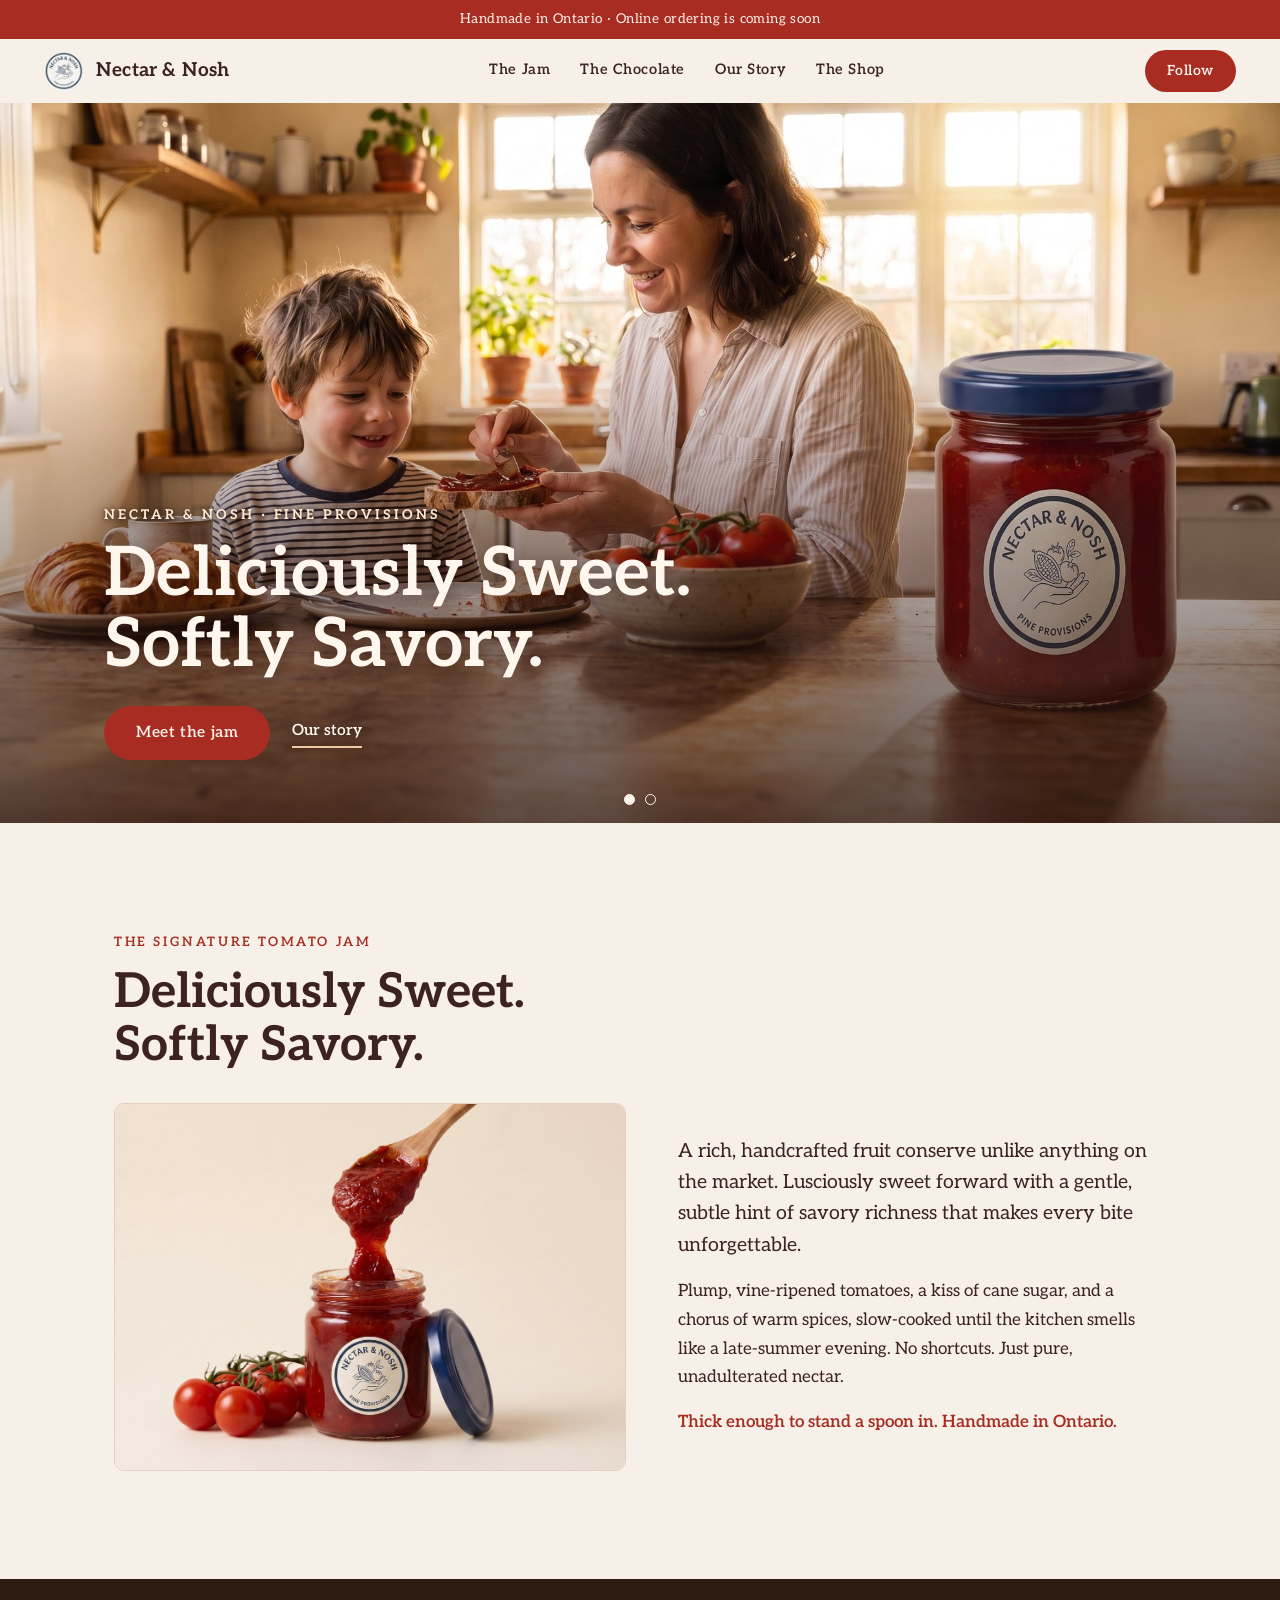
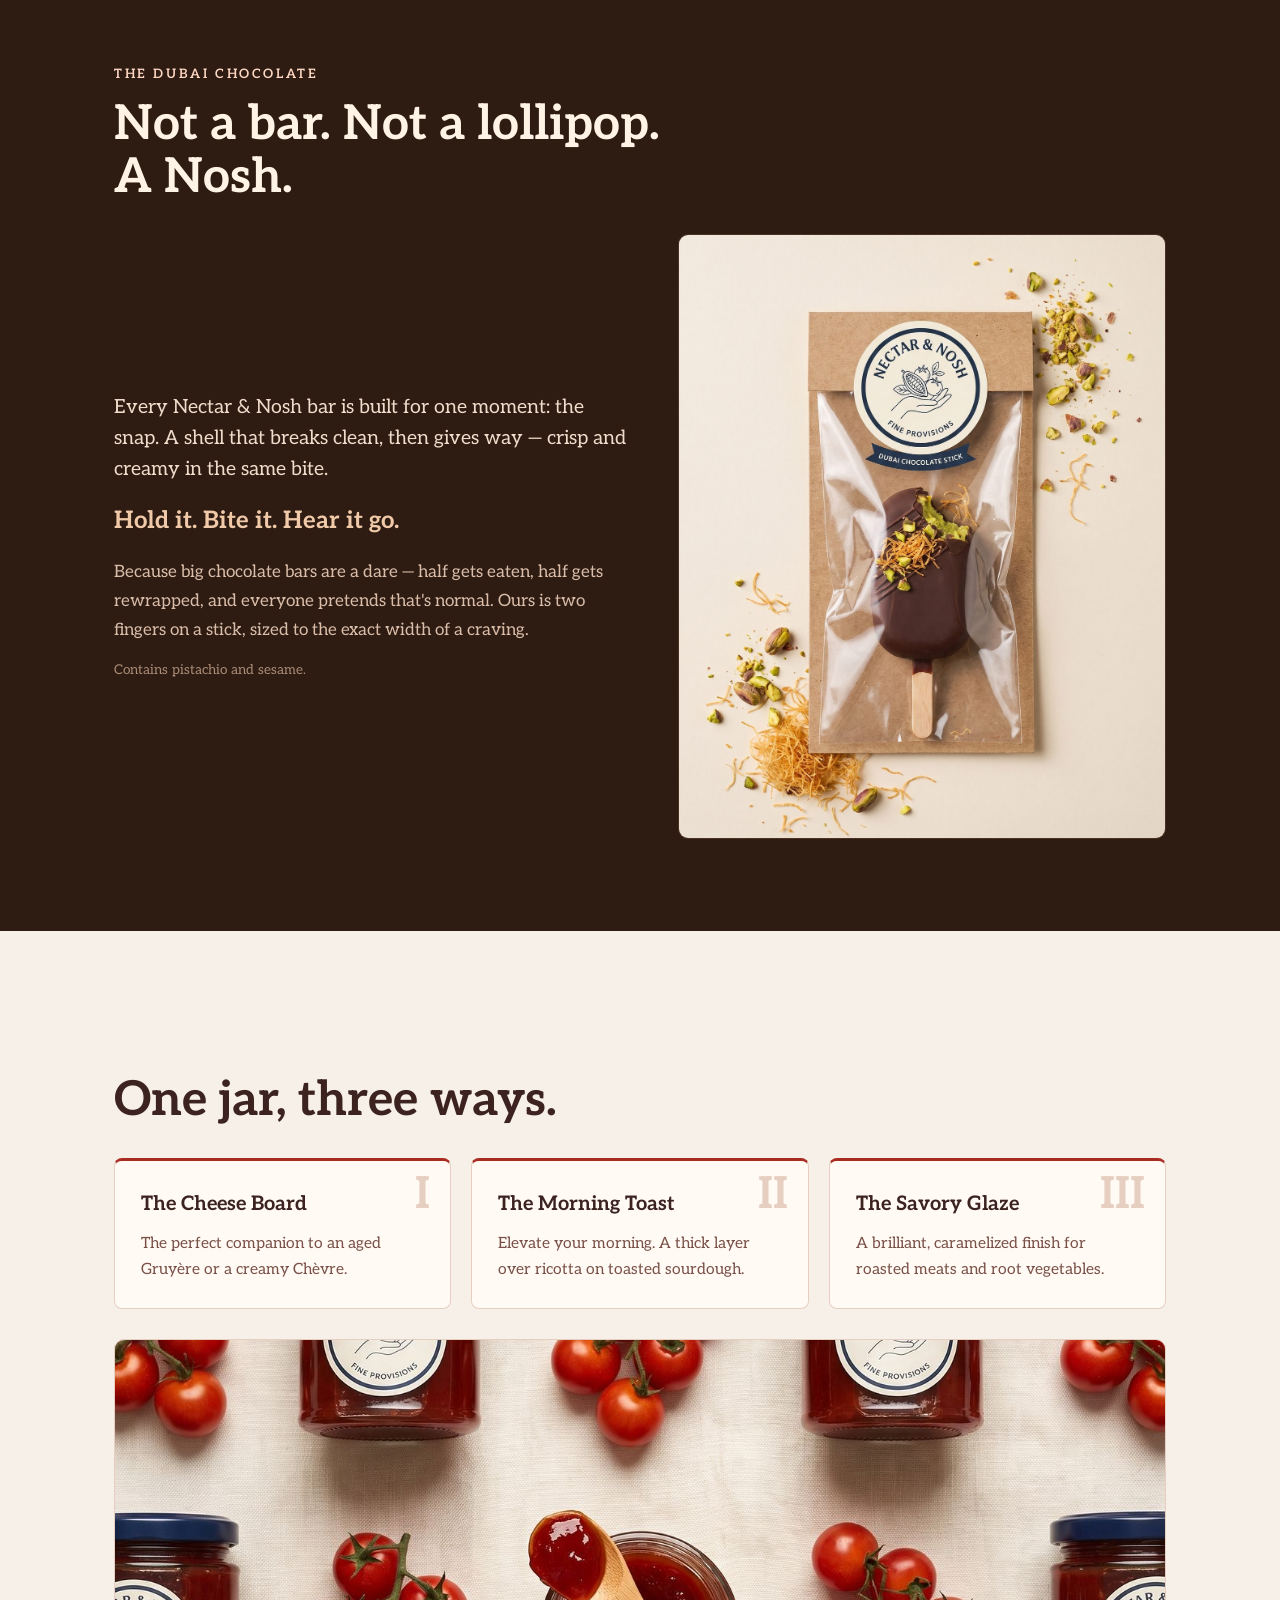
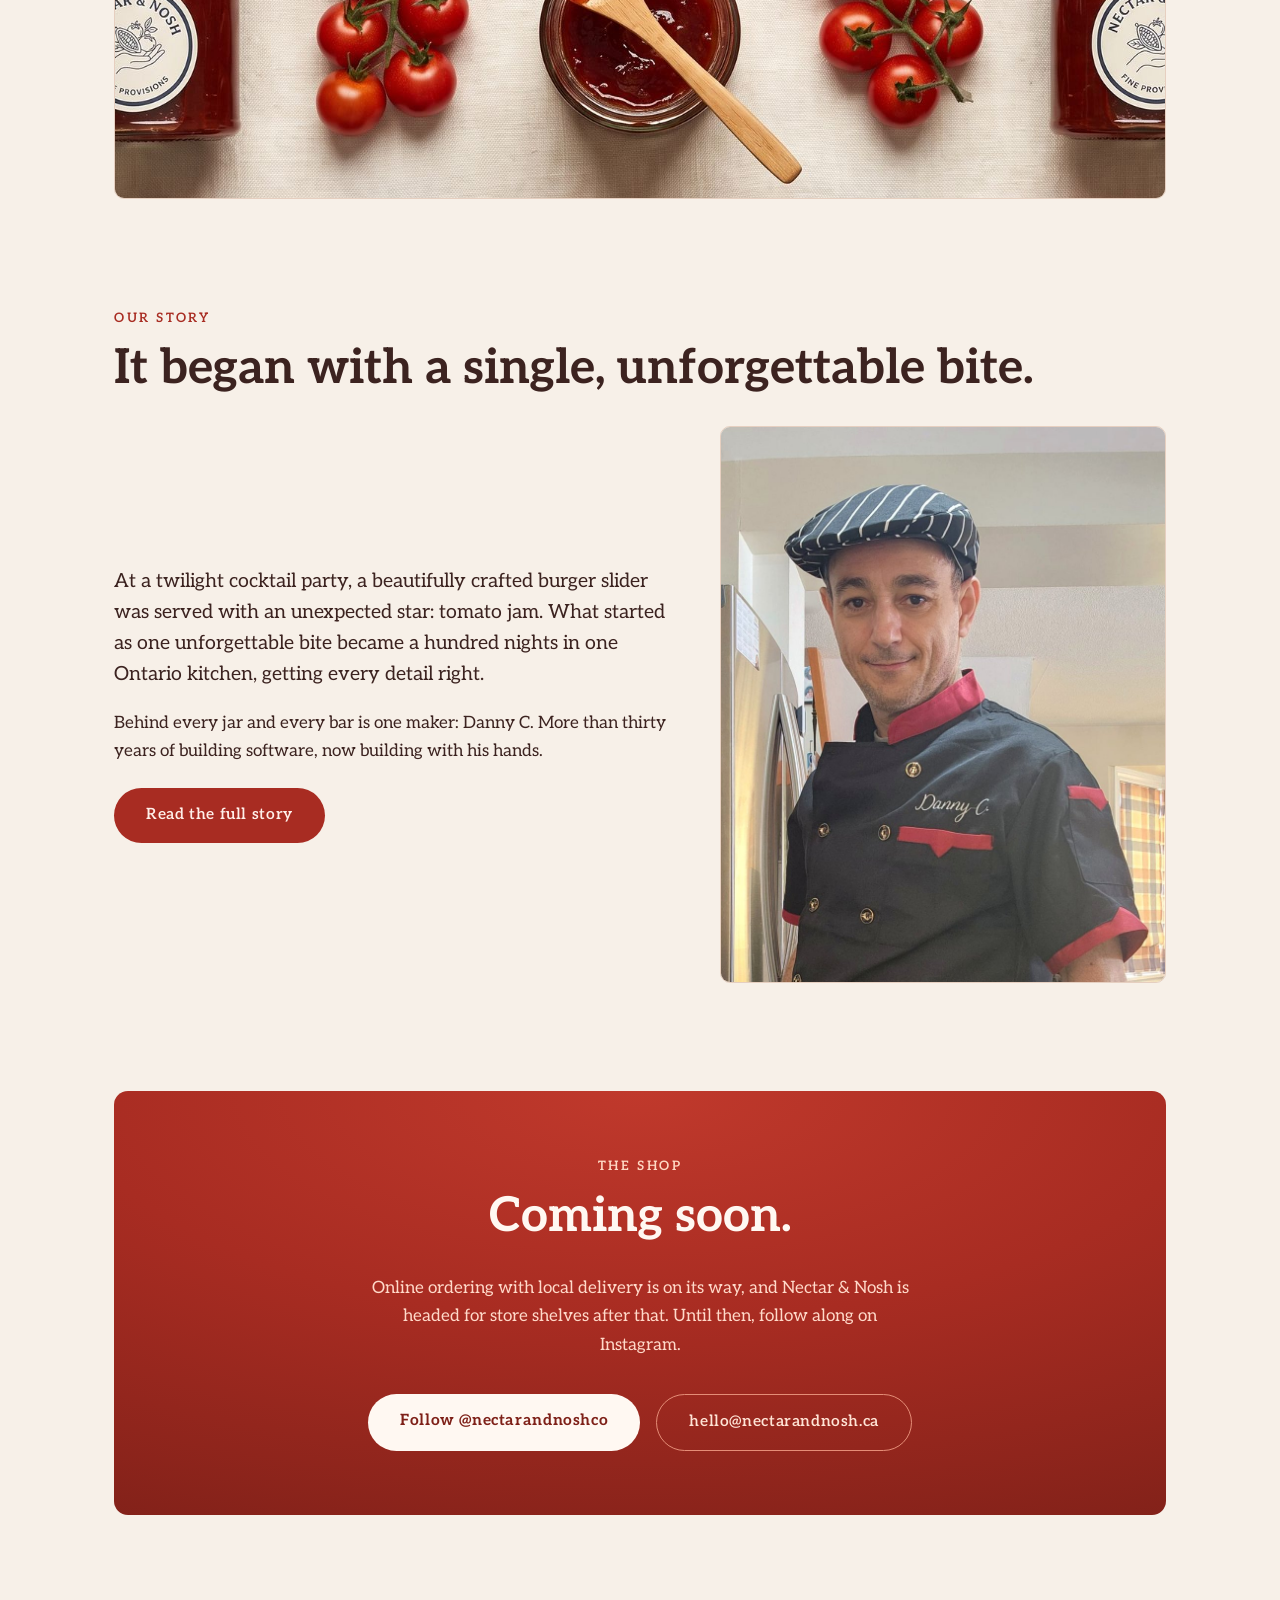
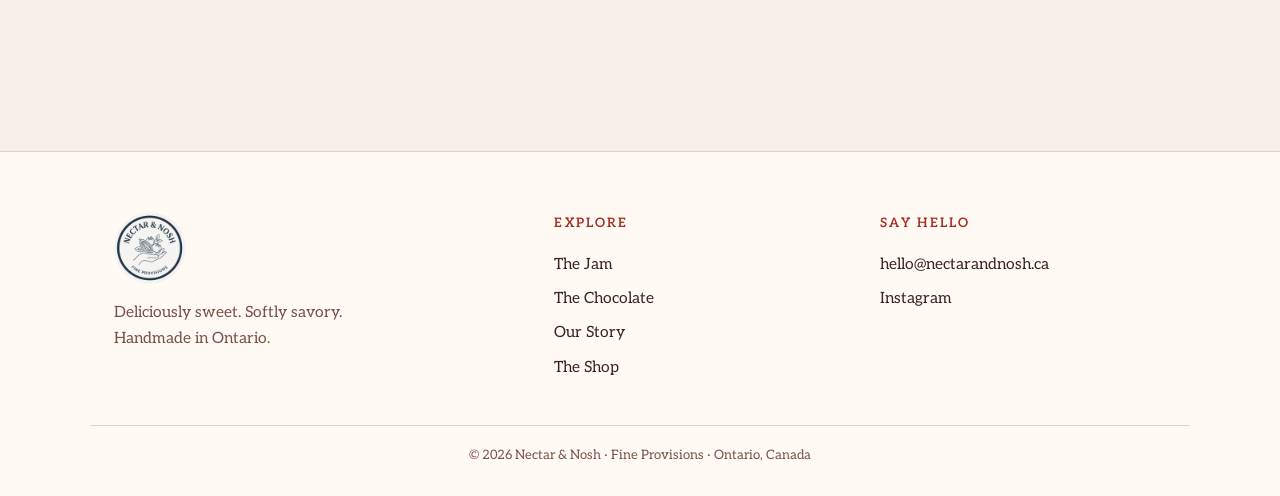
==== commit b0548975: "Hero carousel yields to the visitor; "More than thirty years" on the teaser The hero auto-advanced e" ====
--- a/index.html
+++ b/index.html
@@ -128,7 +128,7 @@
     <div class="story-grid">
       <div class="prose reveal">
         <p class="lede">At a twilight cocktail party, a beautifully crafted burger slider was served with an unexpected star: tomato jam. What started as one unforgettable bite became a hundred nights in one Ontario kitchen, getting every detail right.</p>
-        <p>Behind every jar and every bar is one maker: Danny C. Thirty years of building software, now building with his hands.</p>
+        <p>Behind every jar and every bar is one maker: Danny C. More than thirty years of building software, now building with his hands.</p>
         <a class="hero-btn story-btn" href="story.html">Read the full story</a>
       </div>
       <figure class="reveal story-fig">
@@ -173,6 +173,6 @@
   <p class="foot-legal">&copy; 2026 Nectar &amp; Nosh &middot; Fine Provisions &middot; Ontario, Canada</p>
 </footer>
 
-<script src="js/main.js?v=5"></script>
+<script src="js/main.js?v=6"></script>
 </body>
 </html>
